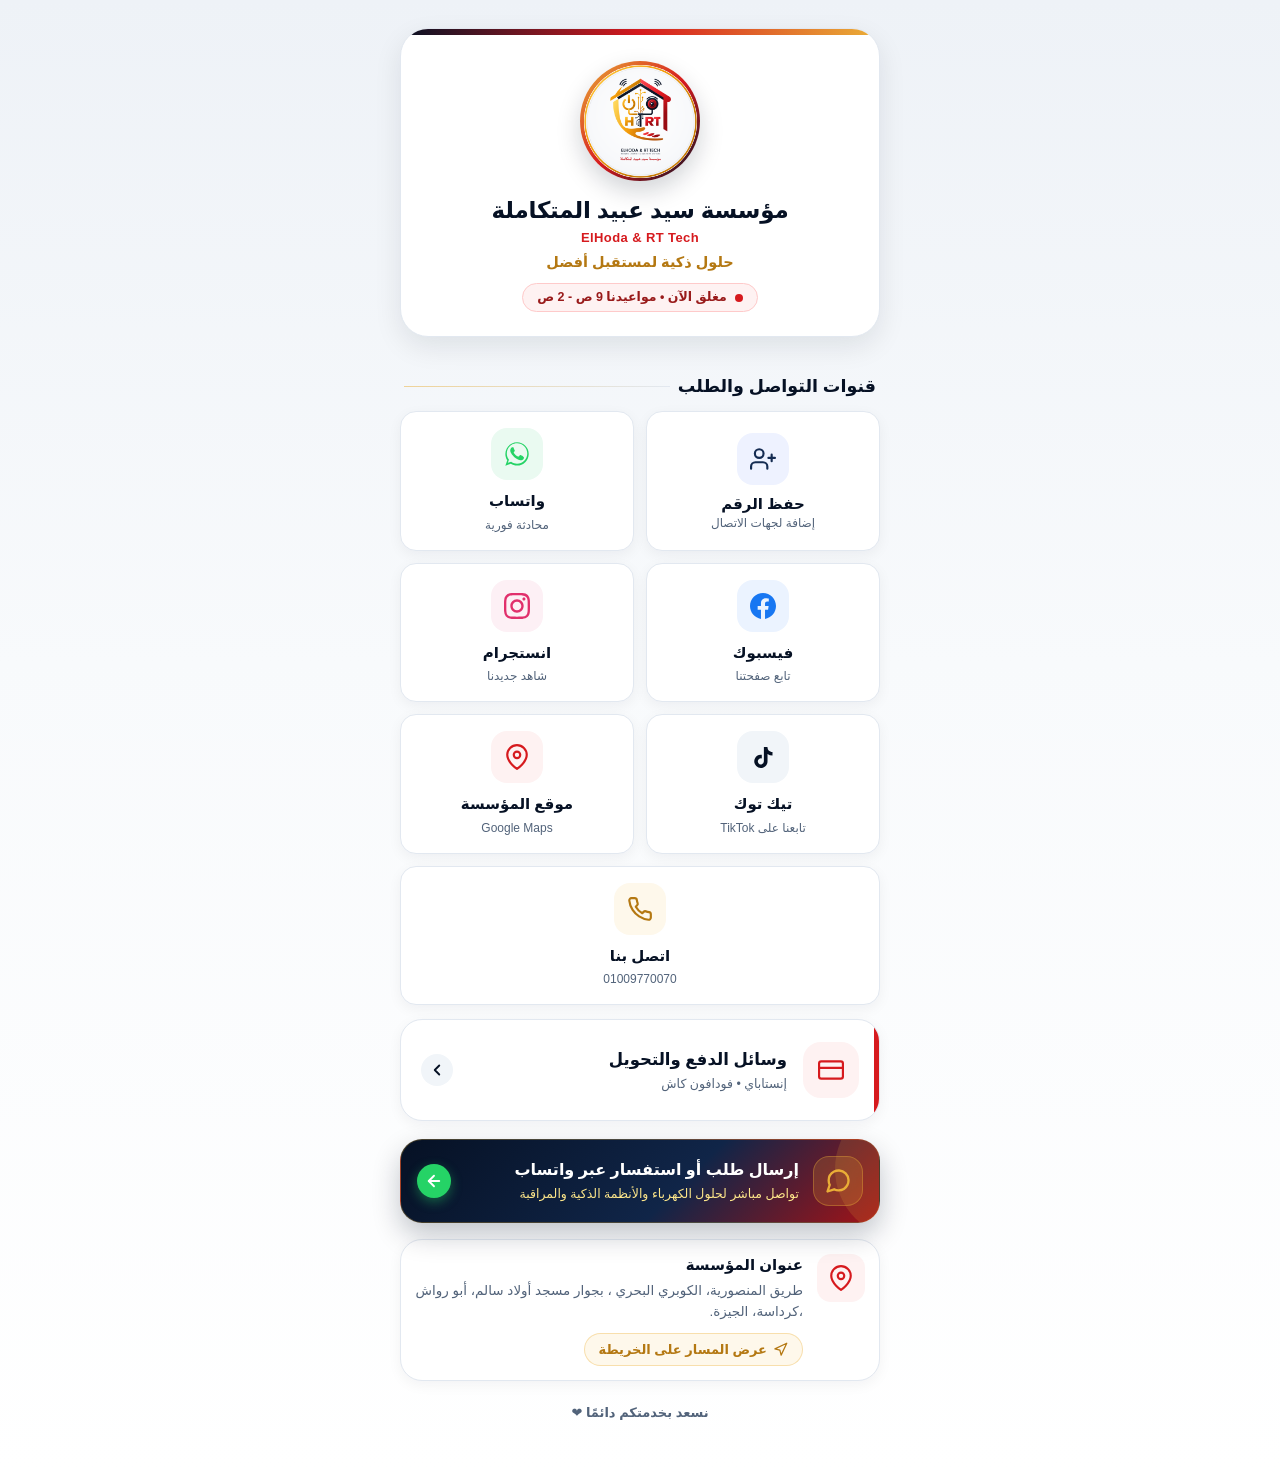
==== contact.html @ 17347ed5 "Update site to use final approved Ultimate Brand Kit logo" ====
<!doctype html>
<html lang="ar" dir="rtl">
<head>
  <meta charset="utf-8">
  <meta name="viewport" content="width=device-width, initial-scale=1">
  <meta http-equiv="Content-Security-Policy" content="default-src 'self'; script-src 'self' https://*.googletagmanager.com; style-src 'self'; img-src 'self' data: https://*.google-analytics.com https://*.googletagmanager.com; font-src 'self'; connect-src 'self' https://*.google-analytics.com https://*.analytics.google.com https://*.googletagmanager.com https://*.google.com; object-src 'none'; base-uri 'self'; form-action 'none'">
  <title>تواصل معنا - مؤسسة سيد عبيد المتكاملة ElHoda &amp; RT Tech</title>
  <meta name="description" content="تواصل مع مؤسسة سيد عبيد المتكاملة ElHoda & RT Tech لحلول الكهرباء والإضاءة والأنظمة الذكية والمراقبة، واحفظ جهة الاتصال أو تواصل مباشرة عبر واتساب.">
  <link rel="icon" type="image/png" href="client_assets/logo/ultimate-icon-square.png">
  <link rel="stylesheet" href="style.css?v=5.1">
</head>
<body class="contact-page">

<div class="wrap">
  <!-- بطاقة الشعار والبيانات الرئيسية -->
  <section class="hero">
    <div class="logo-wrap">
      <img src="client_assets/logo/ultimate-avatar-cropped.png" alt="شعار مؤسسة سيد عبيد المتكاملة ElHoda & RT Tech" class="logo-img">
    </div>
    <h1 id="pharmacyName">مؤسسة سيد عبيد المتكاملة</h1>
    <span class="brand-en" id="businessEnglishName">ElHoda &amp; RT Tech</span>
    <p class="subtitle" id="pharmacyTagline">حلول ذكية لمستقبل أفضل</p>
    <div class="badge-status" id="statusBadge">
      <span class="pulse-dot"></span>
      <span id="pharmacyStatus">مفتوح الآن • من 9 ص حتى 2 ص</span>
    </div>
  </section>

  <!-- قنوات التواصل -->
  <div class="section-header">
    <h2 class="section-title">قنوات التواصل والطلب</h2>
    <div class="section-line"></div>
  </div>

  <div class="grid" id="linksGrid">
    <!-- حفظ الرقم كجهة اتصال -->
    <button class="tile" id="saveContactBtn" type="button" data-analytics-event="save_contact_click">
      <div class="tile-icon-wrap bg-vcard">
        <svg width="26" height="26" viewBox="0 0 24 24" fill="none" stroke="currentColor" stroke-width="2" stroke-linecap="round" stroke-linejoin="round">
          <path d="M16 21v-2a4 4 0 0 0-4-4H5a4 4 0 0 0-4 4v2"></path>
          <circle cx="8.5" cy="7" r="4"></circle>
          <line x1="20" y1="8" x2="20" y2="14"></line>
          <line x1="23" y1="11" x2="17" y2="11"></line>
        </svg>
      </div>
      <b>حفظ الرقم</b>
      <span>إضافة لجهات الاتصال</span>
    </button>

    <!-- محادثة واتساب -->
    <a class="tile" id="waTile" href="#" target="_blank" rel="noopener noreferrer" data-analytics-event="whatsapp_click">
      <div class="tile-icon-wrap bg-wa">
        <svg width="28" height="28" viewBox="0 0 24 24" fill="currentColor">
          <path d="M12.031 2C6.516 2 2.016 6.5 2.016 12.016c0 1.953.563 3.828 1.625 5.438L2.016 22l4.672-1.578c1.547.969 3.328 1.5 5.344 1.5 5.516 0 10.016-4.5 10.016-10.016C22.047 6.5 17.547 2 12.031 2zm0 18.297c-1.734 0-3.359-.5-4.75-1.422l-.344-.219-2.781.938.953-2.688-.234-.375c-1.047-1.469-1.609-3.219-1.609-5.016 0-4.828 3.938-8.766 8.766-8.766 4.828 0 8.766 3.938 8.766 8.766s-3.938 8.781-8.766 8.781zm4.813-6.578c-.266-.141-1.578-.781-1.828-.875-.25-.094-.438-.141-.625.141-.188.281-.719.875-.875 1.063-.156.188-.328.203-.594.063-.266-.141-1.125-.422-2.156-1.344-.813-.719-1.359-1.609-1.516-1.891-.156-.266-.016-.422.125-.563.125-.125.266-.328.406-.5.141-.156.188-.266.281-.453.094-.188.047-.359-.031-.5-.078-.141-.625-1.516-.859-2.078-.234-.547-.469-.469-.641-.484l-.547-.016c-.188 0-.5.078-.766.359-.266.281-1.016 1-1.016 2.438s1.047 2.828 1.188 3.016c.156.188 2.063 3.156 5 4.422.703.313 1.25.484 1.688.625.703.219 1.344.188 1.859.109.578-.094 1.578-.656 1.813-1.281.234-.625.234-1.156.156-1.281-.078-.125-.266-.203-.531-.344z"/>
        </svg>
      </div>
      <b>واتساب</b>
      <span>محادثة فورية</span>
    </a>

    <!-- فيسبوك -->
    <a class="tile" id="fbTile" href="#" target="_blank" rel="noopener noreferrer" data-analytics-event="facebook_click">
      <div class="tile-icon-wrap bg-fb">
        <svg width="26" height="26" viewBox="0 0 24 24" fill="currentColor">
          <path d="M24 12.073c0-6.627-5.373-12-12-12s-12 5.373-12 12c0 5.99 4.388 10.954 10.125 11.854v-8.385H7.078v-3.47h3.047V9.43c0-3.007 1.792-4.669 4.533-4.669 1.312 0 2.686.235 2.686.235v2.953H15.83c-1.491 0-1.956.925-1.956 1.874v2.25h3.328l-.532 3.47h-2.796v8.385C19.612 23.027 24 18.062 24 12.073z"/>
        </svg>
      </div>
      <b>فيسبوك</b>
      <span>تابع صفحتنا</span>
    </a>

    <!-- انستجرام -->
    <a class="tile" id="igTile" href="#" target="_blank" rel="noopener noreferrer" data-analytics-event="instagram_click">
      <div class="tile-icon-wrap bg-ig">
        <svg width="26" height="26" viewBox="0 0 24 24" fill="currentColor">
          <path d="M12 2.163c3.204 0 3.584.012 4.85.07 3.252.148 4.771 1.691 4.919 4.919.058 1.265.069 1.645.069 4.849 0 3.205-.012 3.584-.069 4.849-.149 3.225-1.664 4.771-4.919 4.919-1.266.058-1.644.07-4.85.07-3.204 0-3.584-.012-4.849-.07-3.26-.149-4.771-1.699-4.919-4.92-.058-1.265-.07-1.644-.07-4.849 0-3.204.013-3.583.07-4.849.149-3.227 1.664-4.771 4.919-4.919 1.266-.057 1.645-.069 4.849-.069zm0-2.163c-3.259 0-3.667.014-4.947.072-4.358.2-6.78 2.618-6.98 6.98-.059 1.281-.073 1.689-.073 4.948 0 3.259.014 3.668.072 4.948.2 4.358 2.618 6.78 6.98 6.98 1.281.058 1.689.072 4.948.072 3.259 0 3.668-.014 4.948-.072 4.354-.2 6.782-2.618 6.979-6.98.059-1.28.073-1.689.073-4.948 0-3.259-.014-3.667-.072-4.947-.196-4.354-2.617-6.78-6.979-6.98-1.281-.059-1.69-.073-4.949-.073zm0 5.838c-3.403 0-6.162 2.759-6.162 6.162s2.759 6.163 6.162 6.163 6.162-2.759 6.162-6.163c0-3.403-2.759-6.162-6.162-6.162zm0 10.162c-2.209 0-4-1.79-4-4 0-2.209 1.791-4 4-4s4 1.791 4 4c0 2.21-1.791 4-4 4zm6.406-11.845c-.796 0-1.441.645-1.441 1.44s.645 1.44 1.441 1.44c.795 0 1.439-.645 1.439-1.44s-.644-1.44-1.439-1.44z"/>
        </svg>
      </div>
      <b>انستجرام</b>
      <span>شاهد جديدنا</span>
    </a>

    <!-- تيك توك -->
    <a class="tile" id="tiktokTile" href="#" target="_blank" rel="noopener noreferrer" data-analytics-event="tiktok_click">
      <div class="tile-icon-wrap bg-tiktok">
        <svg width="25" height="25" viewBox="0 0 24 24" fill="currentColor">
          <path d="M19.59 6.69a4.83 4.83 0 0 1-3.77-4.25V2h-3.45v13.67a2.89 2.89 0 0 1-5.2 1.74 2.89 2.89 0 0 1 2.31-4.64 2.93 2.93 0 0 1 .88.13V9.4a6.84 6.84 0 0 0-1-.05A6.33 6.33 0 0 0 5 20.1a6.34 6.34 0 0 0 10.86-4.43v-7a8.16 8.16 0 0 0 4.77 1.52v-3.4a4.85 4.85 0 0 1-1-.1z"/>
        </svg>
      </div>
      <b>تيك توك</b>
      <span>تابعنا على TikTok</span>
    </a>

    <!-- خرائط جوجل والموقع -->
    <a class="tile" id="mapsTile" href="#" target="_blank" rel="noopener noreferrer" data-analytics-event="maps_click">
      <div class="tile-icon-wrap bg-maps">
        <svg width="26" height="26" viewBox="0 0 24 24" fill="none" stroke="currentColor" stroke-width="2" stroke-linecap="round" stroke-linejoin="round">
          <path d="M21 10c0 7-9 13-9 13s-9-6-9-13a9 9 0 0 1 18 0z"></path>
          <circle cx="12" cy="10" r="3"></circle>
        </svg>
      </div>
      <b>موقع المؤسسة</b>
      <span>Google Maps</span>
    </a>

    <!-- اتصال هاتفي -->
    <a class="tile" id="phoneTile" href="#" data-analytics-event="phone_click">
      <div class="tile-icon-wrap bg-phone">
        <svg width="26" height="26" viewBox="0 0 24 24" fill="none" stroke="currentColor" stroke-width="2" stroke-linecap="round" stroke-linejoin="round">
          <path d="M22 16.92v3a2 2 0 0 1-2.18 2 19.79 19.79 0 0 1-8.63-3.07 19.5 19.5 0 0 1-6-6 19.79 19.79 0 0 1-3.07-8.67A2 2 0 0 1 4.11 2h3a2 2 0 0 1 2 1.72 12.84 12.84 0 0 0 .7 2.81 2 2 0 0 1-.45 2.11L8.09 9.91a16 16 0 0 0 6 6l1.27-1.27a2 2 0 0 1 2.11-.45 12.84 12.84 0 0 0 2.81.7A2 2 0 0 1 22 16.92z"></path>
        </svg>
      </div>
      <b>اتصل بنا</b>
      <span id="phoneLabel">01009770070</span>
    </a>
  </div>

  <!-- زر الانتقال لصفحة الدفع -->
  <a href="payment.html" class="portal-card payment-portal portal-card-flush" data-analytics-event="payment_page_click">
    <div class="portal-icon">
      <svg width="26" height="26" viewBox="0 0 24 24" fill="none" stroke="currentColor" stroke-width="2" stroke-linecap="round" stroke-linejoin="round">
        <rect x="1" y="4" width="22" height="16" rx="2" ry="2"></rect>
        <line x1="1" y1="10" x2="23" y2="10"></line>
      </svg>
    </div>
    <div class="portal-text">
      <h2>وسائل الدفع والتحويل</h2>
      <p>إنستاباي • فودافون كاش</p>
    </div>
    <div class="portal-arrow">
      <svg width="18" height="18" viewBox="0 0 24 24" fill="none" stroke="currentColor" stroke-width="2.5" stroke-linecap="round" stroke-linejoin="round">
        <polyline points="15 18 9 12 15 6"></polyline>
      </svg>
    </div>
  </a>

  <!-- زر إرسال طلب عبر واتساب البارز -->
  <a id="rxBtn" class="rx-banner" href="#" target="_blank" rel="noopener noreferrer" data-analytics-event="whatsapp_order_click">
    <div class="rx-icon">
      <svg width="28" height="28" viewBox="0 0 24 24" fill="none" stroke="currentColor" stroke-width="2" stroke-linecap="round" stroke-linejoin="round">
        <path d="M21 11.5a8.38 8.38 0 0 1-.9 3.8 8.5 8.5 0 0 1-7.6 4.7 8.38 8.38 0 0 1-3.8-.9L3 21l1.9-5.7a8.38 8.38 0 0 1-.9-3.8 8.5 8.5 0 0 1 4.7-7.6 8.38 8.38 0 0 1 3.8-.9h.5a8.48 8.48 0 0 1 8 8v.5z"></path>
      </svg>
    </div>
    <div class="rx-text">
      <h3>إرسال طلب أو استفسار عبر واتساب</h3>
      <p>تواصل مباشر لحلول الكهرباء والأنظمة الذكية والمراقبة</p>
    </div>
    <div class="rx-arrow">
      <svg width="18" height="18" viewBox="0 0 24 24" fill="none" stroke="currentColor" stroke-width="2.5" stroke-linecap="round" stroke-linejoin="round">
        <line x1="19" y1="12" x2="5" y2="12"></line>
        <polyline points="12 19 5 12 12 5"></polyline>
      </svg>
    </div>
  </a>

  <!-- بطاقة العنوان والموقع -->
  <div class="card-address">
    <div class="address-icon">
      <svg width="26" height="26" viewBox="0 0 24 24" fill="none" stroke="currentColor" stroke-width="2" stroke-linecap="round" stroke-linejoin="round">
        <path d="M21 10c0 7-9 13-9 13s-9-6-9-13a9 9 0 0 1 18 0z"></path>
        <circle cx="12" cy="10" r="3"></circle>
      </svg>
    </div>

    <div class="address-info">
      <div class="label">عنوان المؤسسة</div>
      <div class="value" id="addressText"></div>
      <a class="btn-directions" id="directionsBtn" href="#" target="_blank" rel="noopener noreferrer" data-analytics-event="maps_click">
        <svg width="15" height="15" viewBox="0 0 24 24" fill="none" stroke="currentColor" stroke-width="2" stroke-linecap="round" stroke-linejoin="round">
          <polygon points="3 11 22 2 13 21 11 13 3 11"></polygon>
        </svg>
        عرض المسار على الخريطة
      </a>
    </div>
  </div>

  <div class="footer">
    <span>نسعد بخدمتكم دائمًا ❤️</span>
  </div>
</div>

<script src="settings.js?v=5.1"></script>
<script src="analytics.js?v=5.0"></script>
<script src="site-common.js?v=5.0"></script>
<script src="contact.js?v=5.0"></script>

</body>
</html>
---- style.css ----
:root {
  /* ألوان الهوية المستوحاة من شعار مؤسسة سيد عبيد المتكاملة (ElHoda & RT Tech) */
  --brand-navy: #061124;
  --brand-navy-dark: #030914;
  --brand-navy-light: #152c52;

  --brand-red: #d61a1e;
  --brand-red-dark: #b01216;
  --brand-red-light: #fef2f2;

  --brand-gold: #eaaf37;
  --brand-gold-dark: #b47812;
  --brand-gold-light: #fef8eb;

  /* متغيرات متوافقة مع الهيكل الأساسي */
  --brand-cyan: #eaaf37;
  --brand-cyan-dark: #b47812;
  --brand-cyan-light: #fef8eb;
  --brand-teal: #d61a1e;
  --accent-red: #d61a1e;
  --accent-green: #10b981;
  --accent-green-bg: #ecfdf5;

  --bg-page: #f4f6f9;
  --bg-card: #ffffff;
  --text-main: #061124;
  --text-muted: #52637a;

  --border-color: #e2e8f0;
  --border-hover: #DFC38A;

  --shadow-sm: 0 4px 14px rgba(6, 17, 36, 0.05);
  --shadow-md: 0 10px 28px rgba(6, 17, 36, 0.09);
  --shadow-lg: 0 16px 36px rgba(6, 17, 36, 0.14);

  --radius-xl: 28px;
  --radius-lg: 22px;
  --radius-md: 16px;
  --radius-sm: 12px;
}

* {
  box-sizing: border-box;
  -webkit-tap-highlight-color: transparent;
}

body {
  margin: 0;
  font-family: Tahoma, Arial, system-ui, -apple-system, BlinkMacSystemFont, "Segoe UI", sans-serif;
  background: linear-gradient(180deg, #eef2f7 0%, #f8fafc 45%, #ffffff 100%);
  color: var(--text-main);
  direction: rtl;
  min-height: 100vh;
  line-height: 1.5;
  -webkit-font-smoothing: antialiased;
}

.wrap {
  width: min(520px, 100%);
  margin: 0 auto;
  padding: 18px 16px 40px;
  display: flex;
  flex-direction: column;
}

/* =========================================
   الهيدر وبطاقة الشعار (Hero Section)
   ========================================= */
.hero {
  background: var(--bg-card);
  border: 1px solid var(--border-color);
  border-radius: var(--radius-xl);
  padding: 24px 20px 22px;
  box-shadow: var(--shadow-md);
  text-align: center;
  position: relative;
  overflow: hidden;
  margin-bottom: 18px;
}

.hero::before {
  content: '';
  position: absolute;
  top: 0;
  left: 0;
  right: 0;
  height: 6px;
  background: linear-gradient(90deg, var(--brand-navy) 0%, var(--brand-red) 50%, var(--brand-gold) 100%);
}

.logo-wrap {
  width: 112px;
  height: 112px;
  margin: 4px auto 14px;
  border-radius: 50%;
  padding: 3.5px;
  background: linear-gradient(135deg, var(--brand-gold) 0%, var(--brand-red) 52%, var(--brand-navy) 100%);
  box-shadow: 0 10px 24px rgba(6, 17, 36, 0.18);
  display: flex;
  align-items: center;
  justify-content: center;
  transition: transform 0.3s ease;
  overflow: hidden;
}

.logo-wrap:hover {
  transform: scale(1.03);
}

.logo-img {
  width: 100%;
  height: 100%;
  border-radius: 50%;
  object-fit: cover;
  background: #ffffff;
  padding: 0;
  display: block;
}

h1 {
  margin: 0;
  font-size: 20px;
  font-weight: 800;
  color: var(--brand-navy);
  letter-spacing: -0.2px;
  line-height: 1.35;
}

.brand-en {
  display: block;
  font-size: 13px;
  font-weight: 800;
  color: var(--brand-red);
  letter-spacing: 0.4px;
  margin-top: 2px;
  direction: ltr;
}

.subtitle {
  margin: 4px 0 0;
  color: var(--brand-gold-dark);
  font-size: 14.5px;
  font-weight: 700;
}

/* شارة الحالة (مفتوح الآن / مغلق الآن) */
.badge-status {
  display: inline-flex;
  align-items: center;
  gap: 8px;
  background: var(--accent-green-bg);
  color: #065f46;
  border: 1px solid #a7f3d0;
  padding: 4px 14px;
  border-radius: 30px;
  font-size: 12.5px;
  font-weight: 700;
  margin-top: 10px;
  transition: all 0.25s ease;
}

.pulse-dot {
  width: 8px;
  height: 8px;
  background: var(--accent-green);
  border-radius: 50%;
  box-shadow: 0 0 0 0 rgba(16, 185, 129, 0.7);
  animation: pulse 1.8s infinite;
  flex-shrink: 0;
}

.badge-status.is-closed {
  background: #fef2f2;
  color: #991b1b;
  border-color: #fecaca;
}

.badge-status.is-closed .pulse-dot {
  background: var(--brand-red);
  box-shadow: none;
  animation: none;
}

@keyframes pulse {
  0% {
    box-shadow: 0 0 0 0 rgba(16, 185, 129, 0.7);
  }
  70% {
    box-shadow: 0 0 0 8px rgba(16, 185, 129, 0);
  }
  100% {
    box-shadow: 0 0 0 0 rgba(16, 185, 129, 0);
  }
}

/* =========================================
   زر الطلب والاستفسار عبر واتساب (WhatsApp CTA Banner)
   ========================================= */
.rx-banner {
  background: linear-gradient(135deg, #061124 0%, #102548 58%, #a31317 100%);
  border-radius: var(--radius-lg);
  padding: 16px 16px;
  color: #ffffff;
  display: flex;
  align-items: center;
  justify-content: space-between;
  gap: 14px;
  text-decoration: none;
  box-shadow: 0 12px 28px rgba(6, 17, 36, 0.24);
  margin-top: 8px;
  margin-bottom: 8px;
  position: relative;
  overflow: hidden;
  transition: transform 0.2s, box-shadow 0.2s;
  border: 1px solid rgba(234, 175, 55, 0.28);
}

.rx-banner:active {
  transform: scale(0.98);
}

.rx-banner::after {
  content: '';
  position: absolute;
  top: -50%;
  right: -20%;
  width: 140px;
  height: 140px;
  background: rgba(234, 175, 55, 0.16);
  border-radius: 50%;
  pointer-events: none;
}

.rx-icon {
  width: 50px;
  height: 50px;
  background: rgba(234, 175, 55, 0.18);
  border: 1px solid rgba(234, 175, 55, 0.35);
  backdrop-filter: blur(8px);
  border-radius: 16px;
  display: flex;
  align-items: center;
  justify-content: center;
  flex-shrink: 0;
  color: var(--brand-gold);
}

.rx-text {
  flex: 1;
}

.rx-text h3 {
  margin: 0;
  font-size: 16px;
  font-weight: 800;
  color: #ffffff;
}

.rx-text p {
  margin: 3px 0 0;
  font-size: 12.5px;
  color: #fde68a;
  font-weight: 500;
}

.rx-arrow {
  width: 34px;
  height: 34px;
  background: #25D366;
  border-radius: 50%;
  display: flex;
  align-items: center;
  justify-content: center;
  flex-shrink: 0;
  color: #fff;
  box-shadow: 0 4px 12px rgba(37, 211, 102, 0.4);
}

/* =========================================
   عناوين الأقسام والشبكة (Grid & Section)
   ========================================= */
.section-header {
  display: flex;
  align-items: center;
  gap: 8px;
  margin: 18px 4px 12px;
}

.section-title {
  font-size: 17.5px;
  font-weight: 800;
  color: var(--brand-navy);
  margin: 0;
}

.section-line {
  flex: 1;
  height: 1px;
  background: linear-gradient(90deg, rgba(234, 175, 55, 0.5), var(--border-color));
}

.grid {
  display: grid;
  grid-template-columns: repeat(2, 1fr);
  gap: 12px;
  margin-bottom: 14px;
}

.tile {
  background: var(--bg-card);
  border: 1px solid var(--border-color);
  border-radius: var(--radius-md);
  padding: 16px 14px;
  box-shadow: var(--shadow-sm);
  text-decoration: none;
  color: var(--text-main);
  text-align: center;
  display: flex;
  flex-direction: column;
  align-items: center;
  justify-content: center;
  transition: all 0.25s ease;
  position: relative;
  cursor: pointer;
  font-family: inherit;
}

/* إذا كان عدد البطاقات فرديًا، تمتد البطاقة الأخيرة بعرض العمودين بتناسق */
.grid > .tile:last-child:nth-child(odd) {
  grid-column: 1 / -1;
}

.tile:hover {
  border-color: var(--border-hover);
  transform: translateY(-3px);
  box-shadow: var(--shadow-md);
}

.tile:active {
  transform: scale(0.97);
}

.tile-icon-wrap {
  width: 52px;
  height: 52px;
  border-radius: 16px;
  display: flex;
  align-items: center;
  justify-content: center;
  margin-bottom: 10px;
  transition: transform 0.2s;
}

.tile:hover .tile-icon-wrap {
  transform: scale(1.08);
}

.tile b {
  display: block;
  font-size: 15px;
  font-weight: 800;
  color: var(--brand-navy);
}

.tile span {
  display: block;
  color: var(--text-muted);
  font-size: 12px;
  margin-top: 3px;
  font-weight: 500;
}

/* ألوان أيقونات التواصل المتناغمة مع الهوية */
.bg-wa { background: #eafaf1; color: #25d366; }
.bg-phone { background: var(--brand-gold-light); color: var(--brand-gold-dark); }
.bg-fb { background: #ebf3ff; color: #1877f2; }
.bg-ig { background: #fdf0f5; color: #e1306c; }
.bg-tiktok { background: #f1f5f9; color: var(--brand-navy); }
.bg-maps { background: var(--brand-red-light); color: var(--brand-red); }
.bg-vcard { background: #eef2ff; color: var(--brand-navy-light); }

/* =========================================
   بطاقة العنوان (Address Card)
   ========================================= */
.card-address {
  background: var(--bg-card);
  border: 1px solid var(--border-color);
  border-radius: var(--radius-lg);
  padding: 14px;
  margin: 8px 0 8px;
  box-shadow: var(--shadow-sm);
  display: flex;
  align-items: flex-start;
  gap: 14px;
}

.address-icon {
  width: 48px;
  height: 48px;
  background: var(--brand-red-light);
  color: var(--brand-red);
  border-radius: 14px;
  display: flex;
  align-items: center;
  justify-content: center;
  flex-shrink: 0;
}

.address-info {
  flex: 1;
}

.address-info .label {
  font-weight: 800;
  font-size: 15px;
  color: var(--brand-navy);
}

.address-info .value {
  color: var(--text-muted);
  font-size: 13.5px;
  margin-top: 4px;
  line-height: 1.55;
}

.btn-directions {
  display: inline-flex;
  align-items: center;
  gap: 6px;
  margin-top: 10px;
  background: var(--brand-gold-light);
  color: var(--brand-gold-dark);
  border: 1px solid rgba(234, 175, 55, 0.35);
  padding: 6px 14px;
  border-radius: 20px;
  font-size: 13px;
  font-weight: 700;
  text-decoration: none;
  transition: all 0.2s;
}

.btn-directions:hover {
  background: var(--brand-navy);
  border-color: var(--brand-navy);
  color: #fff;
}

/* =========================================
   صفحة وبطاقات الدفع (Payment Cards)
   ========================================= */
.payment-card {
  background: var(--bg-card);
  border: 1px solid var(--border-color);
  border-radius: var(--radius-lg);
  padding: 18px;
  margin-bottom: 14px;
  box-shadow: var(--shadow-sm);
  position: relative;
  transition: all 0.25s ease;
}

.payment-card:hover {
  box-shadow: var(--shadow-md);
  border-color: var(--border-hover);
}

.payment-header {
  display: flex;
  align-items: center;
  gap: 14px;
  margin-bottom: 14px;
}

.payment-logo {
  width: 54px !important;
  height: 54px !important;
  min-width: 54px !important;
  max-width: 54px !important;
  min-height: 54px !important;
  max-height: 54px !important;
  border-radius: 14px;
  display: flex;
  align-items: center;
  justify-content: center;
  flex-shrink: 0;
  box-shadow: 0 4px 12px rgba(0, 0, 0, 0.06);
  overflow: hidden !important;
  border: 1px solid var(--border-color);
  background: #ffffff !important;
  padding: 4px;
}

.payment-logo img {
  width: 100% !important;
  height: 100% !important;
  max-width: 100% !important;
  max-height: 100% !important;
  object-fit: contain !important;
  display: block !important;
}

.payment-logo.logo-instapay {
  background: #ffffff !important;
  padding: 4px;
}

.payment-logo.logo-etisalat {
  background: #ffffff !important;
  padding: 4px;
}

.payment-logo.logo-vodafone {
  background: #ffffff !important;
  padding: 3px;
}

.payment-logo.logo-vodafone img {
  transform: scale(1.3);
}

.payment-details {
  flex: 1;
}

.payment-name {
  font-size: 17px;
  font-weight: 800;
  color: var(--brand-navy);
}

.payment-note {
  font-size: 12px;
  color: var(--text-muted);
  margin-top: 2px;
}

/* صندوق رقم الحساب للنسخ */
.account-box {
  background: #f8fafc;
  border: 1px dashed #cbd5e1;
  border-radius: var(--radius-sm);
  padding: 12px 14px;
  display: flex;
  align-items: center;
  justify-content: space-between;
  margin-bottom: 12px;
}

.account-number {
  font-family: ui-monospace, "Cascadia Mono", Consolas, monospace;
  font-size: 17px;
  font-weight: 800;
  color: var(--brand-navy);
  letter-spacing: 1px;
  direction: ltr;
}

.account-holder {
  font-size: 12.5px;
  color: var(--brand-red);
  font-weight: 700;
}

/* أزرار الإجراءات */
.payment-actions {
  display: grid;
  grid-template-columns: 1fr 1fr;
  gap: 10px;
}

.payment-actions.single {
  grid-template-columns: 1fr;
}

.btn {
  border: 0;
  border-radius: var(--radius-sm);
  padding: 12px 14px;
  font-family: inherit;
  font-weight: 700;
  font-size: 14px;
  cursor: pointer;
  text-decoration: none;
  text-align: center;
  display: inline-flex;
  align-items: center;
  justify-content: center;
  gap: 8px;
  transition: all 0.2s ease;
}

.btn:active {
  transform: scale(0.97);
}

.btn-copy {
  background: var(--brand-gold-light);
  color: var(--brand-gold-dark);
  border: 1px solid rgba(234, 175, 55, 0.4);
}

.btn-copy:hover {
  background: var(--brand-gold);
  color: var(--brand-navy);
}

.btn-copy.copied {
  background: #ecfdf5;
  color: #059669;
  border-color: #a7f3d0;
}

.btn-app {
  background: var(--brand-navy);
  color: #ffffff;
}

.btn-app:visited {
  color: #ffffff;
}

@media (hover: hover) and (pointer: fine) {
  .btn-app:hover {
    background: var(--brand-navy-light);
  }
}

/* بطاقة الإرشادات والتنبيه */
.notice-box {
  background: #fffbeb;
  border: 1px solid #fde68a;
  border-radius: var(--radius-md);
  padding: 16px;
  margin-top: 14px;
  display: flex;
  gap: 12px;
  align-items: flex-start;
  color: #78350f;
}

.notice-box svg {
  color: var(--brand-gold-dark);
  flex-shrink: 0;
  margin-top: 2px;
}

.notice-box p {
  margin: 0;
  font-size: 13px;
  line-height: 1.6;
  font-weight: 600;
}

/* =========================================
   صفحة البوابة الرئيسية (Index Landing Portal)
   ========================================= */
.portal-card {
  background: var(--bg-card);
  border: 1px solid var(--border-color);
  border-radius: var(--radius-lg);
  padding: 20px 18px;
  margin-bottom: 14px;
  box-shadow: var(--shadow-sm);
  display: flex;
  align-items: center;
  gap: 16px;
  text-decoration: none;
  color: var(--text-main);
  transition: all 0.25s ease;
  position: relative;
  overflow: hidden;
}

.portal-card::before {
  content: '';
  position: absolute;
  right: 0;
  top: 0;
  bottom: 0;
  width: 5px;
  background: var(--brand-gold);
  transition: width 0.2s;
}

.portal-card:hover {
  transform: translateY(-3px);
  border-color: var(--border-hover);
  box-shadow: var(--shadow-md);
}

.portal-card:hover::before {
  width: 8px;
}

.portal-card.payment-portal::before {
  background: var(--brand-red);
}

.portal-icon {
  width: 56px;
  height: 56px;
  border-radius: 18px;
  display: flex;
  align-items: center;
  justify-content: center;
  flex-shrink: 0;
  background: var(--brand-gold-light);
  color: var(--brand-gold-dark);
}

.portal-card.payment-portal .portal-icon {
  background: var(--brand-red-light);
  color: var(--brand-red);
}

.portal-text {
  flex: 1;
}

.portal-text h2 {
  margin: 0;
  font-size: 16.5px;
  font-weight: 800;
  color: var(--brand-navy);
}

.portal-text p {
  margin: 4px 0 0;
  font-size: 12.5px;
  color: var(--text-muted);
}

.portal-arrow {
  width: 32px;
  height: 32px;
  background: #f1f5f9;
  border-radius: 50%;
  display: flex;
  align-items: center;
  justify-content: center;
  color: var(--brand-navy);
  flex-shrink: 0;
}

/* شريط الوصول السريع (Quick Bottom Bar) */
.quick-bar {
  display: grid;
  grid-template-columns: repeat(3, 1fr);
  gap: 10px;
  margin-top: 8px;
}

.quick-btn {
  background: var(--bg-card);
  border: 1px solid var(--border-color);
  border-radius: var(--radius-md);
  padding: 12px 8px;
  text-align: center;
  text-decoration: none;
  color: var(--brand-navy);
  font-size: 12.5px;
  font-weight: 700;
  display: flex;
  flex-direction: column;
  align-items: center;
  gap: 6px;
  box-shadow: var(--shadow-sm);
  transition: all 0.2s;
}

.quick-btn:hover {
  border-color: var(--border-hover);
  transform: translateY(-2px);
}

.quick-btn svg {
  width: 22px;
  height: 22px;
}

/* =========================================
   الفوتر وتنبيه النسخ (Footer & Toast)
   ========================================= */
.footer {
  text-align: center;
  color: var(--text-muted);
  font-size: 13px;
  font-weight: 600;
  margin-top: 14px;
  display: flex;
  align-items: center;
  justify-content: center;
  gap: 6px;
}

.toast {
  position: fixed;
  left: 50%;
  bottom: 24px;
  transform: translateX(-50%) translateY(30px);
  background: var(--brand-navy);
  color: #ffffff;
  padding: 12px 22px;
  border-radius: 30px;
  font-size: 14px;
  font-weight: 700;
  box-shadow: 0 10px 30px rgba(6, 17, 36, 0.35);
  opacity: 0;
  pointer-events: none;
  transition: all 0.28s cubic-bezier(0.34, 1.56, 0.64, 1);
  z-index: 999;
  display: flex;
  align-items: center;
  gap: 8px;
  border: 1px solid rgba(234, 175, 55, 0.3);
}

.toast.show {
  opacity: 1;
  transform: translateX(-50%) translateY(0);
}

.section-header-spaced {
  margin-top: 22px;
}

.portal-card-flush {
  margin-bottom: 10px;
}

.portal-card-top {
  margin-top: 16px;
}

.clipboard-helper {
  position: fixed;
  top: 0;
  left: 0;
  width: 1px;
  height: 1px;
  padding: 0;
  border: 0;
  opacity: 0;
  pointer-events: none;
}

/* =========================================
   Responsive – كل أحجام الشاشات
   ========================================= */

@media (max-width: 359px) {
  .wrap {
    padding: 12px 10px 32px;
  }
  h1 {
    font-size: 17px;
  }
  .subtitle {
    font-size: 12.5px;
  }
  .badge-status {
    font-size: 11px;
    padding: 3px 10px;
  }
  .hero {
    padding: 18px 14px 16px;
    border-radius: 20px;
  }
  .logo-wrap {
    width: 88px;
    height: 88px;
  }
  .grid {
    gap: 8px;
  }
  .tile {
    padding: 12px 6px;
  }
  .tile b {
    font-size: 13px;
  }
  .tile span {
    font-size: 11px;
  }
  .tile-icon-wrap {
    width: 44px;
    height: 44px;
    border-radius: 13px;
    margin-bottom: 8px;
  }
}

/* صفحة الدفع على الموبايل: إظهار وسائل الدفع من أول الشاشة */
@media (max-width: 520px) {
  .payment-page .wrap {
    padding: 10px 10px 28px;
  }

  .payment-page .hero {
    display: grid;
    grid-template-columns: 72px minmax(0, 1fr);
    grid-template-areas:
      "logo title"
      "logo en"
      "logo subtitle"
      "logo badge";
    column-gap: 12px;
    row-gap: 0;
    align-items: center;
    padding: 14px 14px 12px;
    margin-bottom: 10px;
    border-radius: 20px;
    text-align: right;
  }

  .payment-page .hero::before {
    height: 4px;
  }

  .payment-page .hero .logo-wrap {
    grid-area: logo;
    width: 72px;
    height: 72px;
    margin: 0;
    padding: 3px;
  }

  .payment-page .hero h1 {
    grid-area: title;
    font-size: 15.5px;
    line-height: 1.25;
  }

  .payment-page .hero .brand-en {
    grid-area: en;
    font-size: 11px;
    margin-top: 1px;
    text-align: right;
  }

  .payment-page .hero .subtitle {
    grid-area: subtitle;
    margin: 2px 0 0;
    font-size: 11.5px;
    line-height: 1.25;
  }

  .payment-page .hero .badge-status {
    grid-area: badge;
    justify-self: start;
    gap: 5px;
    margin-top: 5px;
    padding: 2px 9px;
    font-size: 10.5px;
    line-height: 1.25;
  }

  .payment-page .hero .pulse-dot {
    width: 6px;
    height: 6px;
  }

  .payment-page .section-header {
    gap: 6px;
    margin: 8px 2px;
  }

  .payment-page .section-title {
    font-size: 15px;
    line-height: 1.3;
  }

  .payment-page .payment-card {
    padding: 14px 12px;
    margin-bottom: 11px;
    border-radius: 18px;
  }

  .payment-page .payment-header {
    gap: 10px;
    margin-bottom: 10px;
  }

  .payment-page .payment-logo {
    width: 46px !important;
    height: 46px !important;
    min-width: 46px !important;
    max-width: 46px !important;
    min-height: 46px !important;
    max-height: 46px !important;
    border-radius: 12px;
    padding: 3px;
  }

  .payment-page .payment-name {
    font-size: 15px;
    line-height: 1.25;
  }

  .payment-page .payment-note {
    margin-top: 2px;
    font-size: 11px;
    line-height: 1.25;
  }

  .payment-page .account-box {
    min-height: 46px;
    margin-bottom: 10px;
    padding: 8px 12px;
    border-radius: 11px;
  }

  .payment-page .account-holder {
    font-size: 11.5px;
    line-height: 1.2;
  }

  .payment-page .account-number {
    font-size: 16.5px;
    line-height: 1.2;
  }

  .payment-page .payment-actions {
    gap: 8px;
  }

  .payment-page .payment-actions .btn {
    min-height: 40px;
    padding: 9px 10px;
    border-radius: 11px;
    gap: 6px;
    font-size: 13px;
    line-height: 1.2;
  }
}

/* صفحة التواصل على الموبايل: إظهار كروت التواصل من أول الشاشة */
@media (max-width: 520px) {
  .contact-page .wrap {
    padding: 10px 10px 28px;
  }

  .contact-page .hero {
    display: grid;
    grid-template-columns: 72px minmax(0, 1fr);
    grid-template-areas:
      "logo title"
      "logo en"
      "logo subtitle"
      "logo badge";
    column-gap: 12px;
    row-gap: 0;
    align-items: center;
    padding: 14px 14px 11px;
    margin-bottom: 8px;
    border-radius: 20px;
    text-align: right;
  }

  .contact-page .hero::before {
    height: 4px;
  }

  .contact-page .hero .logo-wrap {
    grid-area: logo;
    width: 72px;
    height: 72px;
    margin: 0;
    padding: 3px;
  }

  .contact-page .hero h1 {
    grid-area: title;
    font-size: 15.5px;
    line-height: 1.25;
  }

  .contact-page .hero .brand-en {
    grid-area: en;
    font-size: 11px;
    margin-top: 1px;
    text-align: right;
  }

  .contact-page .hero .subtitle {
    grid-area: subtitle;
    margin: 2px 0 0;
    font-size: 11.5px;
    line-height: 1.25;
  }

  .contact-page .hero .badge-status {
    grid-area: badge;
    justify-self: start;
    gap: 5px;
    margin-top: 5px;
    padding: 2px 9px;
    font-size: 10px;
    line-height: 1.25;
  }

  .contact-page .hero .pulse-dot {
    width: 6px;
    height: 6px;
  }

  .contact-page .section-header {
    gap: 6px;
    margin: 6px 2px 8px;
  }

  .contact-page .section-title {
    font-size: 14.5px;
    line-height: 1.3;
  }

  .contact-page .grid {
    gap: 8px;
    margin-bottom: 10px;
  }

  .contact-page .tile {
    min-height: 86px;
    padding: 10px 8px;
    border-radius: 15px;
  }

  .contact-page .tile-icon-wrap {
    width: 40px;
    height: 40px;
    margin-bottom: 6px;
    border-radius: 12px;
  }

  .contact-page .tile-icon-wrap svg {
    width: 22px;
    height: 22px;
  }

  .contact-page .tile b {
    font-size: 13.5px;
    line-height: 1.2;
  }

  .contact-page .tile span {
    margin-top: 2px;
    font-size: 11px;
    line-height: 1.2;
  }
}

/* شاشات أكبر من الموبايل (فوق 520px) */
@media (min-width: 521px) {
  .wrap {
    padding: 28px 20px 48px;
  }
  .hero {
    padding: 28px 24px 24px;
  }
  h1 {
    font-size: 23px;
  }
  .logo-wrap {
    width: 120px;
    height: 120px;
  }
  .portal-card {
    padding: 22px 20px;
  }
}
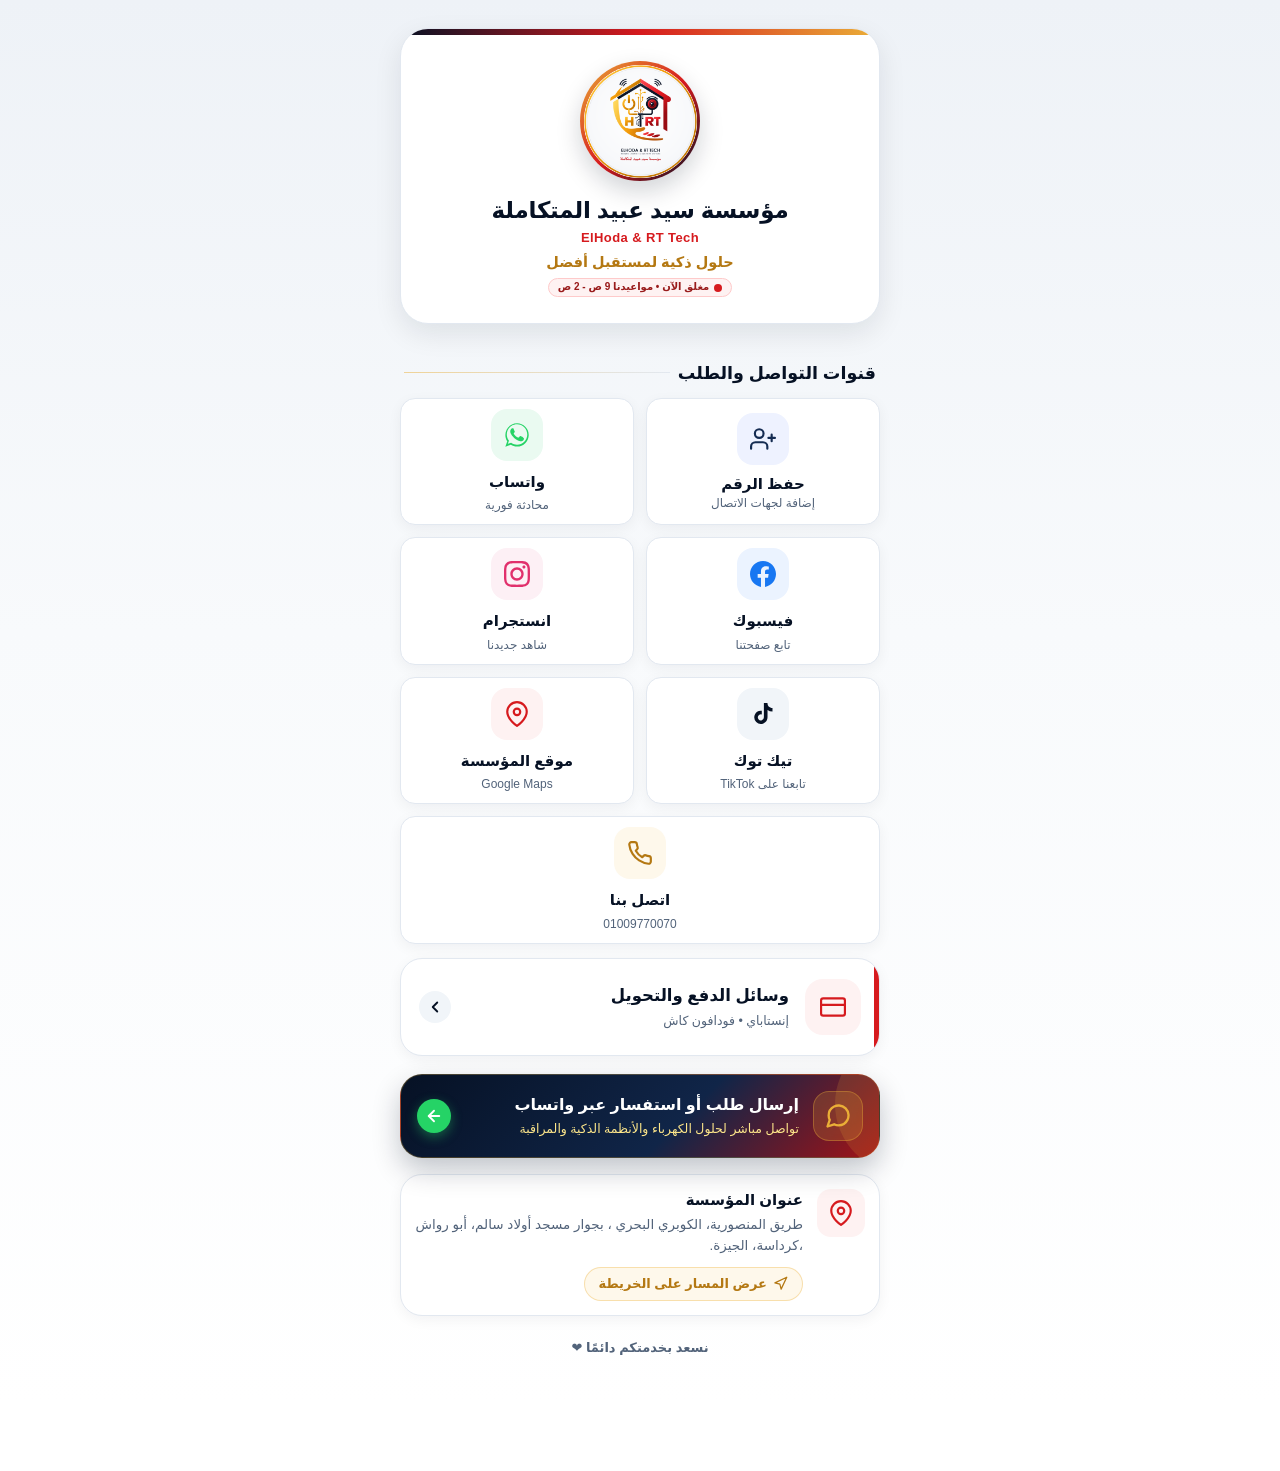
==== commit 7c635811: "Update Instagram URL in settings.js" ====
--- a/contact.html
+++ b/contact.html
@@ -179,7 +179,7 @@
   </div>
 </div>
 
-<script src="settings.js?v=5.1"></script>
+<script src="settings.js?v=5.2"></script>
 <script src="analytics.js?v=5.0"></script>
 <script src="site-common.js?v=5.0"></script>
 <script src="contact.js?v=5.0"></script>
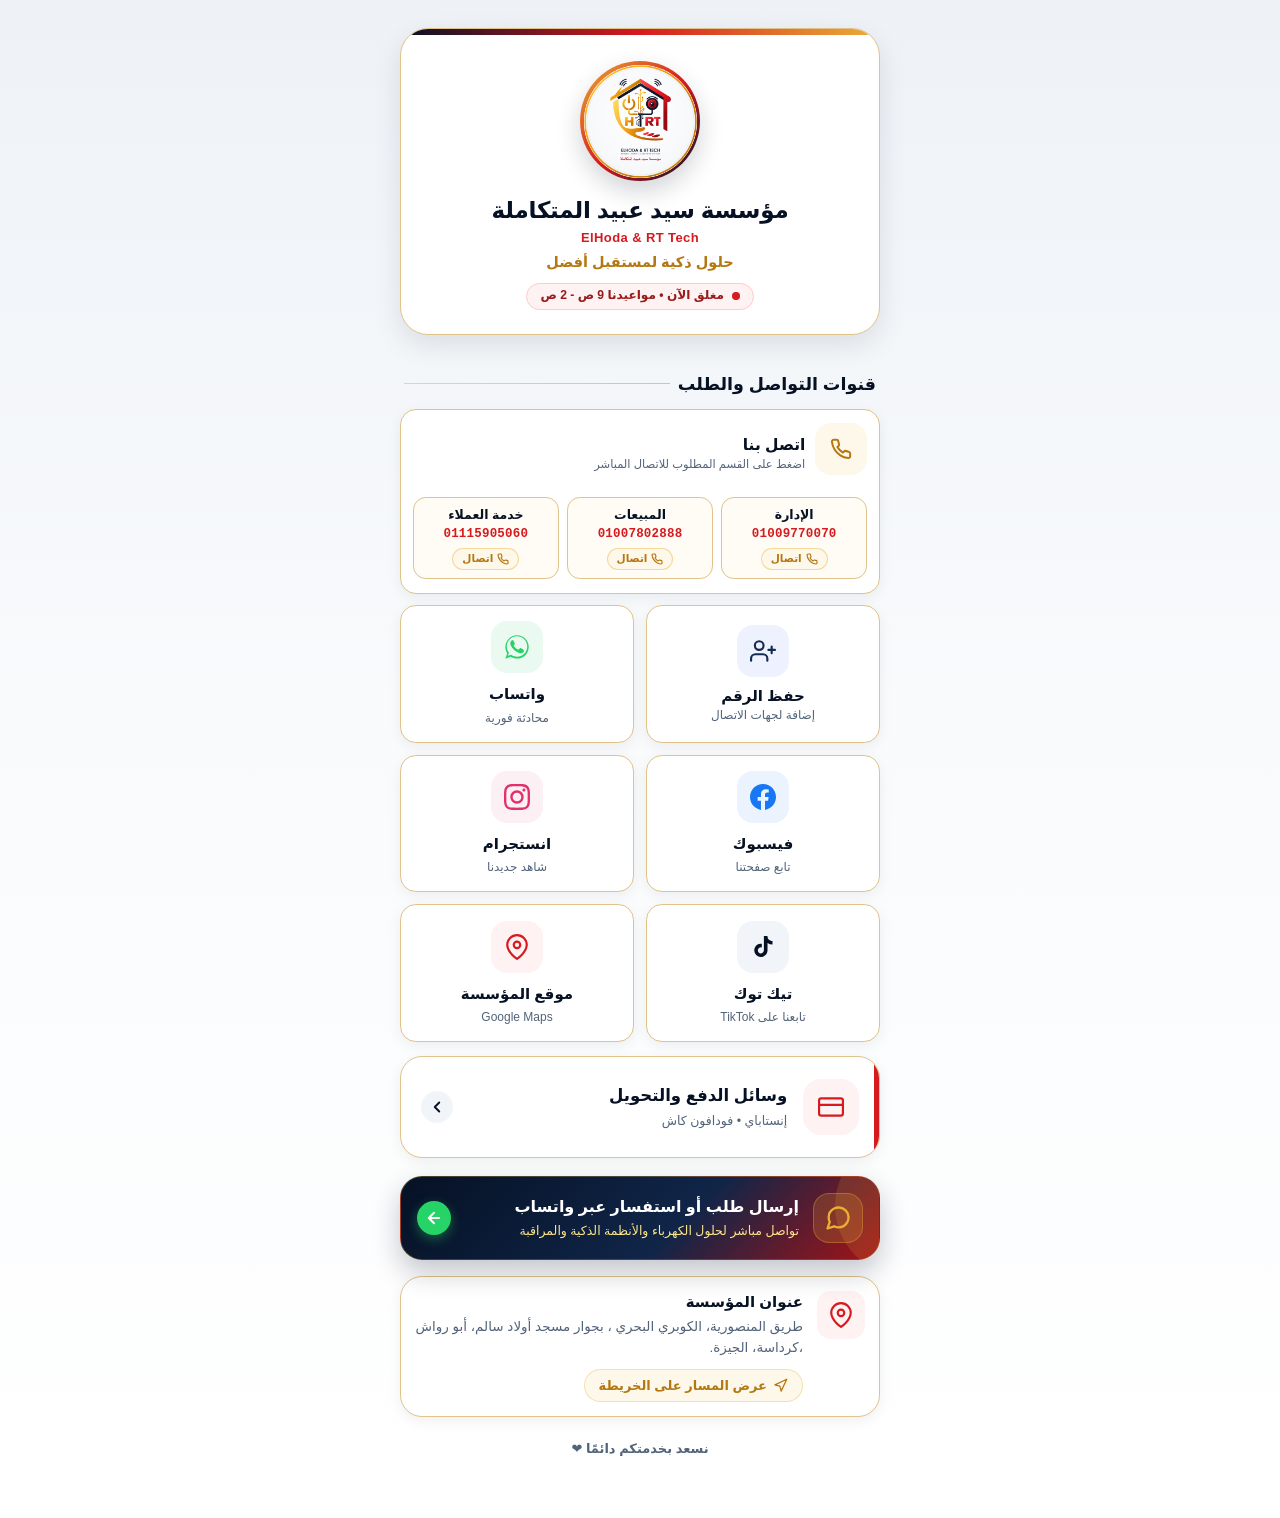
==== commit 008834f9: "Move call card to top with 3 department numbers and keep golden card borders always visible" ====
--- a/contact.html
+++ b/contact.html
@@ -7,7 +7,7 @@
   <title>تواصل معنا - مؤسسة سيد عبيد المتكاملة ElHoda &amp; RT Tech</title>
   <meta name="description" content="تواصل مع مؤسسة سيد عبيد المتكاملة ElHoda & RT Tech لحلول الكهرباء والإضاءة والأنظمة الذكية والمراقبة، واحفظ جهة الاتصال أو تواصل مباشرة عبر واتساب.">
   <link rel="icon" type="image/png" href="client_assets/logo/ultimate-icon-square.png">
-  <link rel="stylesheet" href="style.css?v=5.1">
+  <link rel="stylesheet" href="style.css?v=5.3">
 </head>
 <body class="contact-page">
 
@@ -30,6 +30,56 @@
   <div class="section-header">
     <h2 class="section-title">قنوات التواصل والطلب</h2>
     <div class="section-line"></div>
+  </div>
+
+  <!-- مربع اتصل بنا المقسم إلى (الإدارة - المبيعات - خدمة العملاء) في الأعلى -->
+  <div class="call-card" aria-label="أرقام الاتصال المباشر">
+    <div class="call-card-header">
+      <div class="tile-icon-wrap bg-phone call-main-icon">
+        <svg width="22" height="22" viewBox="0 0 24 24" fill="none" stroke="currentColor" stroke-width="2.2" stroke-linecap="round" stroke-linejoin="round">
+          <path d="M22 16.92v3a2 2 0 0 1-2.18 2 19.79 19.79 0 0 1-8.63-3.07 19.5 19.5 0 0 1-6-6 19.79 19.79 0 0 1-3.07-8.67A2 2 0 0 1 4.11 2h3a2 2 0 0 1 2 1.72 12.84 12.84 0 0 0 .7 2.81 2 2 0 0 1-.45 2.11L8.09 9.91a16 16 0 0 0 6 6l1.27-1.27a2 2 0 0 1 2.11-.45 12.84 12.84 0 0 0 2.81.7A2 2 0 0 1 22 16.92z"></path>
+        </svg>
+      </div>
+      <div class="call-card-titles">
+        <b>اتصل بنا</b>
+        <span>اضغط على القسم المطلوب للاتصال المباشر</span>
+      </div>
+    </div>
+
+    <div class="call-branches" id="phonesList">
+      <a class="call-branch" href="tel:01009770070" data-analytics-event="phone_management_click">
+        <span class="branch-role">الإدارة</span>
+        <strong class="branch-number" dir="ltr">01009770070</strong>
+        <span class="branch-call-badge">
+          <svg width="12" height="12" viewBox="0 0 24 24" fill="none" stroke="currentColor" stroke-width="2.3" stroke-linecap="round" stroke-linejoin="round">
+            <path d="M22 16.92v3a2 2 0 0 1-2.18 2 19.79 19.79 0 0 1-8.63-3.07 19.5 19.5 0 0 1-6-6 19.79 19.79 0 0 1-3.07-8.67A2 2 0 0 1 4.11 2h3a2 2 0 0 1 2 1.72 12.84 12.84 0 0 0 .7 2.81 2 2 0 0 1-.45 2.11L8.09 9.91a16 16 0 0 0 6 6l1.27-1.27a2 2 0 0 1 2.11-.45 12.84 12.84 0 0 0 2.81.7A2 2 0 0 1 22 16.92z"></path>
+          </svg>
+          اتصال
+        </span>
+      </a>
+
+      <a class="call-branch" href="tel:01007802888" data-analytics-event="phone_sales_click">
+        <span class="branch-role">المبيعات</span>
+        <strong class="branch-number" dir="ltr">01007802888</strong>
+        <span class="branch-call-badge">
+          <svg width="12" height="12" viewBox="0 0 24 24" fill="none" stroke="currentColor" stroke-width="2.3" stroke-linecap="round" stroke-linejoin="round">
+            <path d="M22 16.92v3a2 2 0 0 1-2.18 2 19.79 19.79 0 0 1-8.63-3.07 19.5 19.5 0 0 1-6-6 19.79 19.79 0 0 1-3.07-8.67A2 2 0 0 1 4.11 2h3a2 2 0 0 1 2 1.72 12.84 12.84 0 0 0 .7 2.81 2 2 0 0 1-.45 2.11L8.09 9.91a16 16 0 0 0 6 6l1.27-1.27a2 2 0 0 1 2.11-.45 12.84 12.84 0 0 0 2.81.7A2 2 0 0 1 22 16.92z"></path>
+          </svg>
+          اتصال
+        </span>
+      </a>
+
+      <a class="call-branch" href="tel:01115905060" data-analytics-event="phone_support_click">
+        <span class="branch-role">خدمة العملاء</span>
+        <strong class="branch-number" dir="ltr">01115905060</strong>
+        <span class="branch-call-badge">
+          <svg width="12" height="12" viewBox="0 0 24 24" fill="none" stroke="currentColor" stroke-width="2.3" stroke-linecap="round" stroke-linejoin="round">
+            <path d="M22 16.92v3a2 2 0 0 1-2.18 2 19.79 19.79 0 0 1-8.63-3.07 19.5 19.5 0 0 1-6-6 19.79 19.79 0 0 1-3.07-8.67A2 2 0 0 1 4.11 2h3a2 2 0 0 1 2 1.72 12.84 12.84 0 0 0 .7 2.81 2 2 0 0 1-.45 2.11L8.09 9.91a16 16 0 0 0 6 6l1.27-1.27a2 2 0 0 1 2.11-.45 12.84 12.84 0 0 0 2.81.7A2 2 0 0 1 22 16.92z"></path>
+          </svg>
+          اتصال
+        </span>
+      </a>
+    </div>
   </div>
 
   <div class="grid" id="linksGrid">
@@ -102,17 +152,6 @@
       <b>موقع المؤسسة</b>
       <span>Google Maps</span>
     </a>
-
-    <!-- اتصال هاتفي -->
-    <a class="tile" id="phoneTile" href="#" data-analytics-event="phone_click">
-      <div class="tile-icon-wrap bg-phone">
-        <svg width="26" height="26" viewBox="0 0 24 24" fill="none" stroke="currentColor" stroke-width="2" stroke-linecap="round" stroke-linejoin="round">
-          <path d="M22 16.92v3a2 2 0 0 1-2.18 2 19.79 19.79 0 0 1-8.63-3.07 19.5 19.5 0 0 1-6-6 19.79 19.79 0 0 1-3.07-8.67A2 2 0 0 1 4.11 2h3a2 2 0 0 1 2 1.72 12.84 12.84 0 0 0 .7 2.81 2 2 0 0 1-.45 2.11L8.09 9.91a16 16 0 0 0 6 6l1.27-1.27a2 2 0 0 1 2.11-.45 12.84 12.84 0 0 0 2.81.7A2 2 0 0 1 22 16.92z"></path>
-        </svg>
-      </div>
-      <b>اتصل بنا</b>
-      <span id="phoneLabel">01009770070</span>
-    </a>
   </div>
 
   <!-- زر الانتقال لصفحة الدفع -->
@@ -179,10 +218,10 @@
   </div>
 </div>
 
-<script src="settings.js?v=5.2"></script>
+<script src="settings.js?v=5.3"></script>
 <script src="analytics.js?v=5.0"></script>
 <script src="site-common.js?v=5.0"></script>
-<script src="contact.js?v=5.0"></script>
+<script src="contact.js?v=5.3"></script>
 
 </body>
 </html>
--- a/style.css
+++ b/style.css
@@ -26,11 +26,12 @@
   --text-main: #061124;
   --text-muted: #52637a;
 
-  --border-color: #e2e8f0;
-  --border-hover: #DFC38A;
-
-  --shadow-sm: 0 4px 14px rgba(6, 17, 36, 0.05);
-  --shadow-md: 0 10px 28px rgba(6, 17, 36, 0.09);
+  /* الإطار الذهبي ظاهر بشكل دائم على جميع البطاقات */
+  --border-color: #DFC38A;
+  --border-hover: #c98a14;
+
+  --shadow-sm: 0 4px 14px rgba(6, 17, 36, 0.06);
+  --shadow-md: 0 10px 28px rgba(6, 17, 36, 0.10);
   --shadow-lg: 0 16px 36px rgba(6, 17, 36, 0.14);
 
   --radius-xl: 28px;
@@ -68,7 +69,7 @@
    ========================================= */
 .hero {
   background: var(--bg-card);
-  border: 1px solid var(--border-color);
+  border: 1.5px solid var(--border-color);
   border-radius: var(--radius-xl);
   padding: 24px 20px 22px;
   box-shadow: var(--shadow-md);
@@ -299,6 +300,123 @@
   background: linear-gradient(90deg, rgba(234, 175, 55, 0.5), var(--border-color));
 }
 
+/* =========================================
+   مربع اتصل بنا المقسم في الأعلى (Call Card)
+   ========================================= */
+.call-card {
+  background: var(--bg-card);
+  border: 1.5px solid var(--border-color);
+  border-radius: var(--radius-md);
+  padding: 14px 12px;
+  margin-bottom: 12px;
+  box-shadow: var(--shadow-sm);
+  transition: all 0.25s ease;
+}
+
+.call-card:hover {
+  border-color: var(--border-hover);
+  box-shadow: var(--shadow-md);
+}
+
+.call-card-header {
+  display: flex;
+  align-items: center;
+  gap: 10px;
+  margin-bottom: 12px;
+}
+
+.call-main-icon {
+  width: 42px;
+  height: 42px;
+  border-radius: 13px;
+  margin-bottom: 0;
+  flex-shrink: 0;
+}
+
+.call-card-titles {
+  flex: 1;
+}
+
+.call-card-titles b {
+  display: block;
+  font-size: 15.5px;
+  font-weight: 800;
+  color: var(--brand-navy);
+  line-height: 1.25;
+}
+
+.call-card-titles span {
+  display: block;
+  font-size: 11.5px;
+  color: var(--text-muted);
+  margin-top: 2px;
+  font-weight: 500;
+}
+
+.call-branches {
+  display: grid;
+  grid-template-columns: repeat(3, 1fr);
+  gap: 8px;
+}
+
+.call-branch {
+  background: #fffcf5;
+  border: 1.5px solid var(--border-color);
+  border-radius: 13px;
+  padding: 10px 6px 9px;
+  text-align: center;
+  text-decoration: none;
+  color: var(--text-main);
+  display: flex;
+  flex-direction: column;
+  align-items: center;
+  justify-content: center;
+  gap: 4px;
+  transition: all 0.2s ease;
+}
+
+.call-branch:hover {
+  background: var(--brand-gold-light);
+  border-color: var(--border-hover);
+  transform: translateY(-2px);
+  box-shadow: 0 6px 14px rgba(234, 175, 55, 0.16);
+}
+
+.call-branch:active {
+  transform: scale(0.97);
+}
+
+.branch-role {
+  font-size: 12.5px;
+  font-weight: 800;
+  color: var(--brand-navy);
+  line-height: 1.2;
+}
+
+.branch-number {
+  font-family: ui-monospace, "Cascadia Mono", Consolas, monospace;
+  font-size: 12.5px;
+  font-weight: 800;
+  color: var(--brand-red);
+  letter-spacing: 0.2px;
+  line-height: 1.2;
+  white-space: nowrap;
+}
+
+.branch-call-badge {
+  display: inline-flex;
+  align-items: center;
+  gap: 4px;
+  background: var(--brand-gold-light);
+  color: var(--brand-gold-dark);
+  border: 1px solid rgba(234, 175, 55, 0.45);
+  border-radius: 20px;
+  padding: 2px 9px;
+  font-size: 10.5px;
+  font-weight: 700;
+  margin-top: 2px;
+}
+
 .grid {
   display: grid;
   grid-template-columns: repeat(2, 1fr);
@@ -308,7 +426,7 @@
 
 .tile {
   background: var(--bg-card);
-  border: 1px solid var(--border-color);
+  border: 1.5px solid var(--border-color);
   border-radius: var(--radius-md);
   padding: 16px 14px;
   box-shadow: var(--shadow-sm);
@@ -384,7 +502,7 @@
    ========================================= */
 .card-address {
   background: var(--bg-card);
-  border: 1px solid var(--border-color);
+  border: 1.5px solid var(--border-color);
   border-radius: var(--radius-lg);
   padding: 14px;
   margin: 8px 0 8px;
@@ -450,7 +568,7 @@
    ========================================= */
 .payment-card {
   background: var(--bg-card);
-  border: 1px solid var(--border-color);
+  border: 1.5px solid var(--border-color);
   border-radius: var(--radius-lg);
   padding: 18px;
   margin-bottom: 14px;
@@ -656,7 +774,7 @@
    ========================================= */
 .portal-card {
   background: var(--bg-card);
-  border: 1px solid var(--border-color);
+  border: 1.5px solid var(--border-color);
   border-radius: var(--radius-lg);
   padding: 20px 18px;
   margin-bottom: 14px;
@@ -752,7 +870,7 @@
 
 .quick-btn {
   background: var(--bg-card);
-  border: 1px solid var(--border-color);
+  border: 1.5px solid var(--border-color);
   border-radius: var(--radius-md);
   padding: 12px 8px;
   text-align: center;
@@ -1114,6 +1232,54 @@
     line-height: 1.3;
   }
 
+  .contact-page .call-card {
+    padding: 11px 10px;
+    margin-bottom: 8px;
+    border-radius: 16px;
+  }
+
+  .contact-page .call-card-header {
+    gap: 8px;
+    margin-bottom: 9px;
+  }
+
+  .contact-page .call-main-icon {
+    width: 36px;
+    height: 36px;
+    border-radius: 11px;
+  }
+
+  .contact-page .call-card-titles b {
+    font-size: 14px;
+  }
+
+  .contact-page .call-card-titles span {
+    font-size: 10.5px;
+  }
+
+  .contact-page .call-branches {
+    gap: 6px;
+  }
+
+  .contact-page .call-branch {
+    padding: 8px 4px 7px;
+    border-radius: 12px;
+  }
+
+  .contact-page .branch-role {
+    font-size: 11.5px;
+  }
+
+  .contact-page .branch-number {
+    font-size: 11.5px;
+    letter-spacing: 0;
+  }
+
+  .contact-page .branch-call-badge {
+    font-size: 10px;
+    padding: 1.5px 7px;
+  }
+
   .contact-page .grid {
     gap: 8px;
     margin-bottom: 10px;
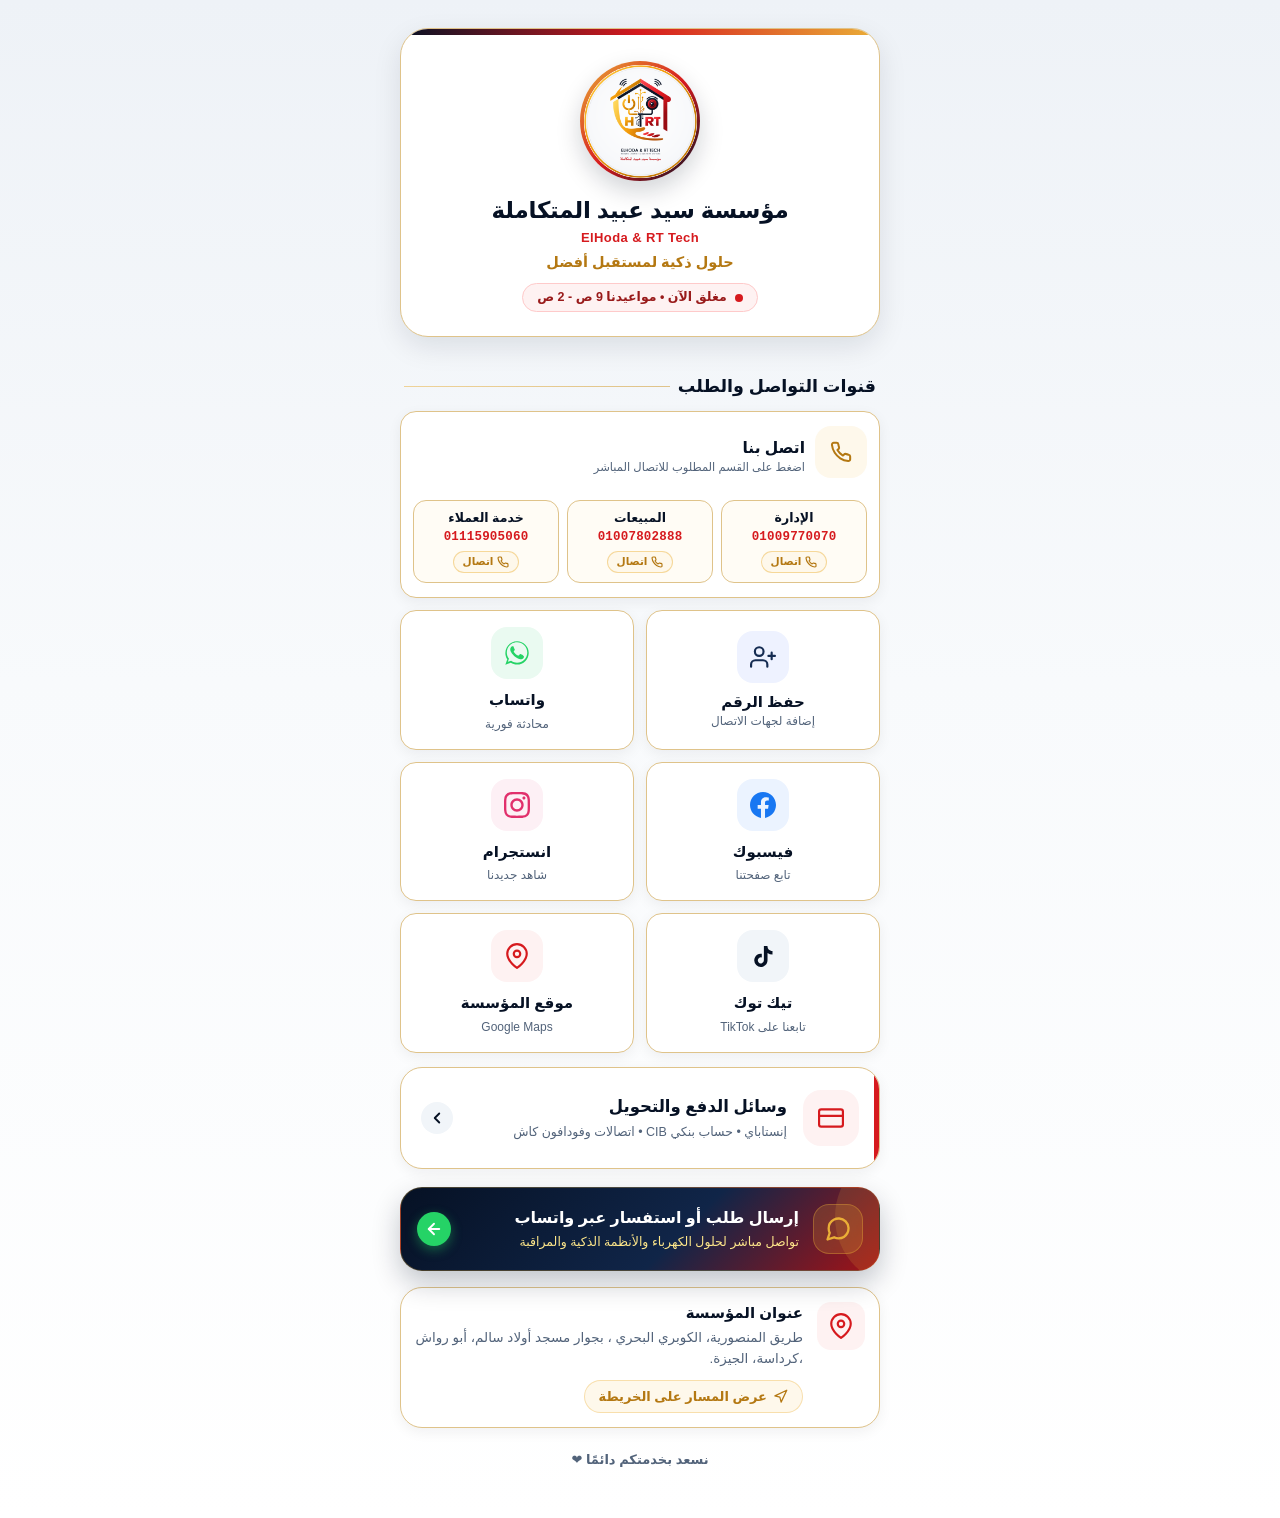
==== commit 767cca98: "Add CIB bank account card and e& money (Etisalat Cash) to payment page" ====
--- a/contact.html
+++ b/contact.html
@@ -164,7 +164,7 @@
     </div>
     <div class="portal-text">
       <h2>وسائل الدفع والتحويل</h2>
-      <p>إنستاباي • فودافون كاش</p>
+      <p>إنستاباي • حساب بنكي CIB • اتصالات وفودافون كاش</p>
     </div>
     <div class="portal-arrow">
       <svg width="18" height="18" viewBox="0 0 24 24" fill="none" stroke="currentColor" stroke-width="2.5" stroke-linecap="round" stroke-linejoin="round">
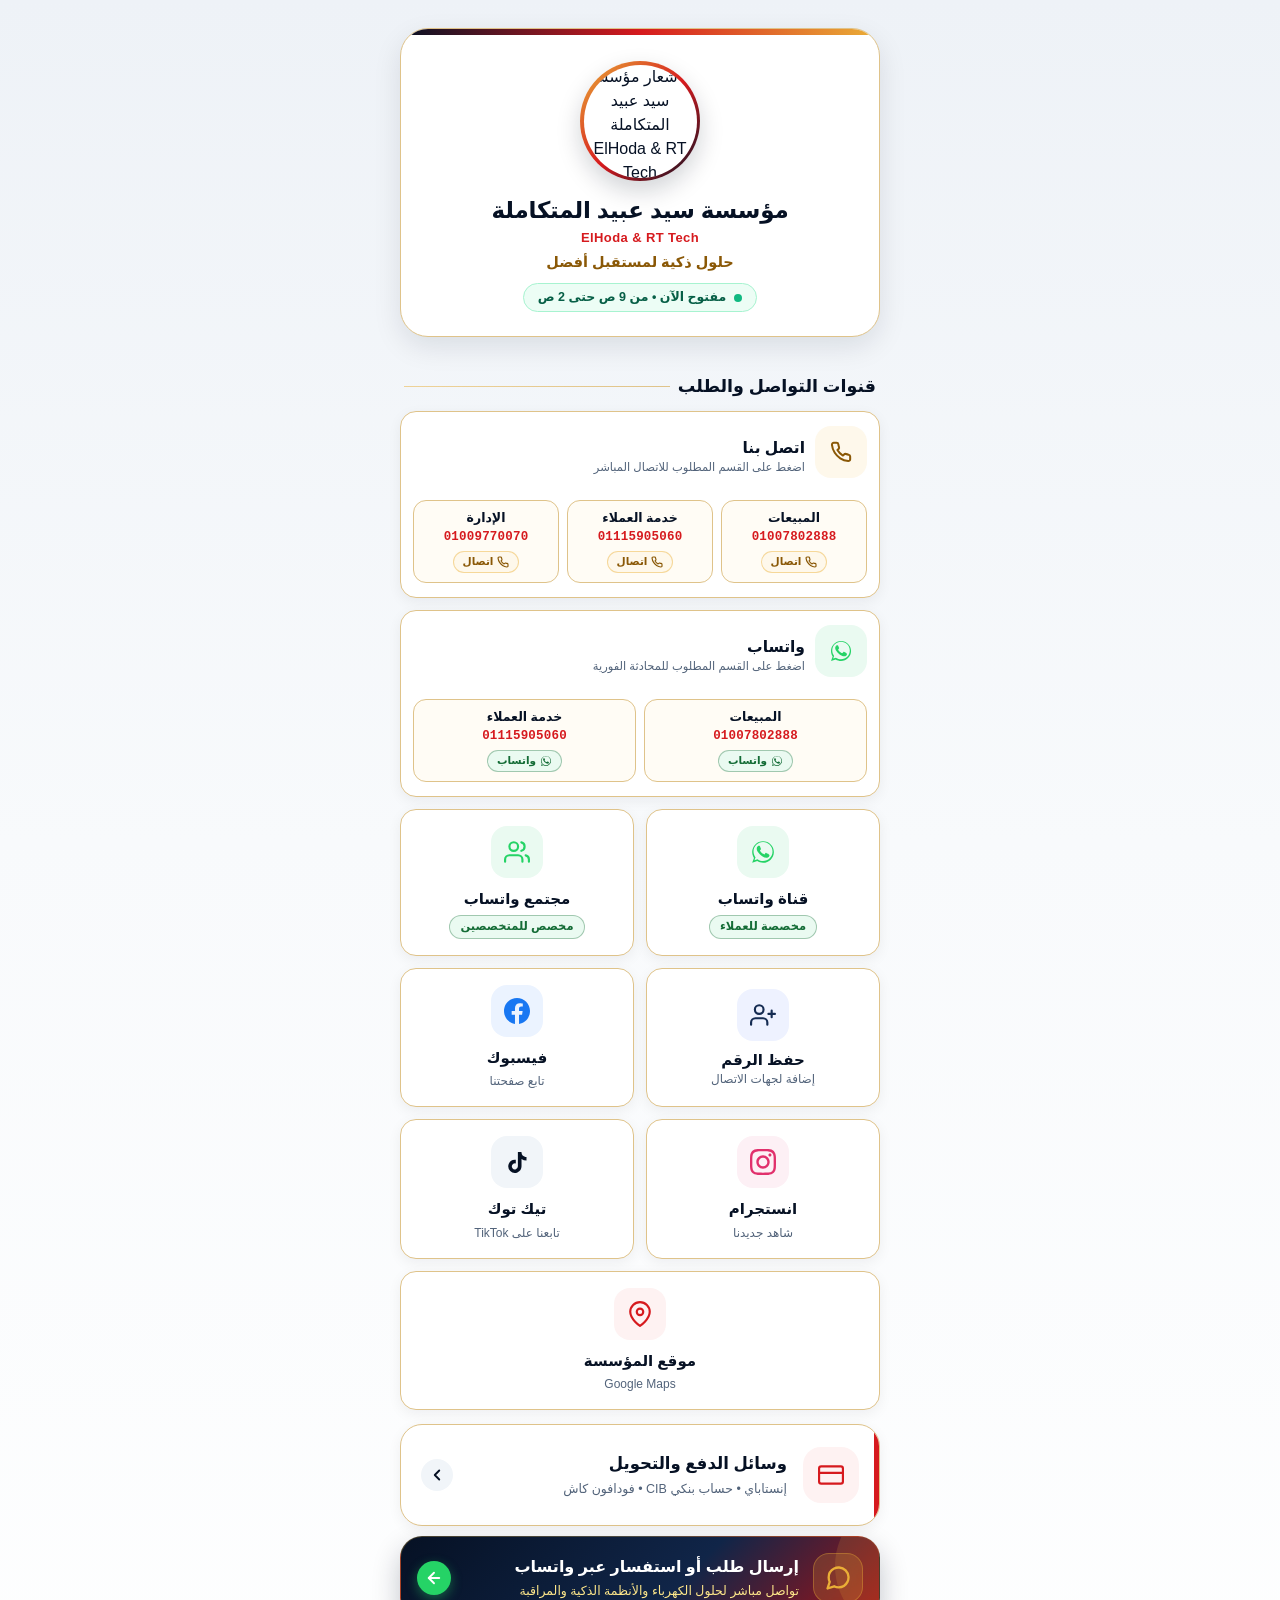
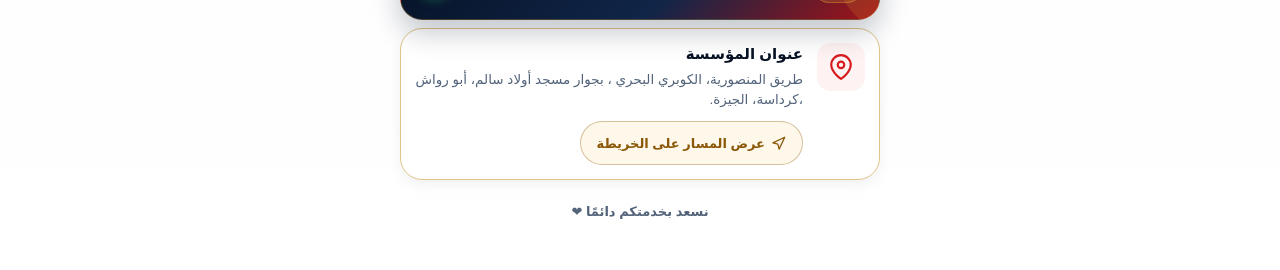
==== commit c12e99b2: "Add WhatsApp Channel (for clients) and WhatsApp Community (for specialists) to contact channels" ====
--- a/contact.html
+++ b/contact.html
@@ -6,222 +6,280 @@
   <meta http-equiv="Content-Security-Policy" content="default-src 'self'; script-src 'self' https://*.googletagmanager.com; style-src 'self'; img-src 'self' data: https://*.google-analytics.com https://*.googletagmanager.com; font-src 'self'; connect-src 'self' https://*.google-analytics.com https://*.analytics.google.com https://*.googletagmanager.com https://*.google.com; object-src 'none'; base-uri 'self'; form-action 'none'">
   <title>تواصل معنا - مؤسسة سيد عبيد المتكاملة ElHoda &amp; RT Tech</title>
   <meta name="description" content="تواصل مع مؤسسة سيد عبيد المتكاملة ElHoda & RT Tech لحلول الكهرباء والإضاءة والأنظمة الذكية والمراقبة، واحفظ جهة الاتصال أو تواصل مباشرة عبر واتساب.">
-  <link rel="icon" type="image/png" href="client_assets/logo/ultimate-icon-square.png">
-  <link rel="stylesheet" href="style.css?v=5.3">
+  <link rel="icon" type="image/png" sizes="64x64" href="client_assets/logo/favicon-64x64.png">
+  <link rel="icon" type="image/png" sizes="32x32" href="client_assets/logo/favicon-32x32.png">
+  <link rel="apple-touch-icon" sizes="180x180" href="client_assets/logo/apple-touch-icon.png">
+  <link rel="stylesheet" href="style.css?v=6.2">
 </head>
 <body class="contact-page">
 
-<div class="wrap">
+<main class="wrap" id="main-content">
   <!-- بطاقة الشعار والبيانات الرئيسية -->
-  <section class="hero">
+  <header class="hero">
     <div class="logo-wrap">
-      <img src="client_assets/logo/ultimate-avatar-cropped.png" alt="شعار مؤسسة سيد عبيد المتكاملة ElHoda & RT Tech" class="logo-img">
-    </div>
-    <h1 id="pharmacyName">مؤسسة سيد عبيد المتكاملة</h1>
+      <img src="client_assets/logo/ultimate-avatar-hero.png" alt="شعار مؤسسة سيد عبيد المتكاملة ElHoda & RT Tech" class="logo-img" width="112" height="112" loading="eager">
+    </div>
+    <h1 id="businessName">مؤسسة سيد عبيد المتكاملة</h1>
     <span class="brand-en" id="businessEnglishName">ElHoda &amp; RT Tech</span>
-    <p class="subtitle" id="pharmacyTagline">حلول ذكية لمستقبل أفضل</p>
+    <p class="subtitle" id="businessTagline">حلول ذكية لمستقبل أفضل</p>
     <div class="badge-status" id="statusBadge">
-      <span class="pulse-dot"></span>
-      <span id="pharmacyStatus">مفتوح الآن • من 9 ص حتى 2 ص</span>
-    </div>
-  </section>
+      <span class="pulse-dot" aria-hidden="true"></span>
+      <span id="businessStatus">مفتوح الآن • من 9 ص حتى 2 ص</span>
+    </div>
+  </header>
 
   <!-- قنوات التواصل -->
-  <div class="section-header">
-    <h2 class="section-title">قنوات التواصل والطلب</h2>
-    <div class="section-line"></div>
-  </div>
-
-  <!-- مربع اتصل بنا المقسم إلى (الإدارة - المبيعات - خدمة العملاء) في الأعلى -->
-  <div class="call-card" aria-label="أرقام الاتصال المباشر">
-    <div class="call-card-header">
-      <div class="tile-icon-wrap bg-phone call-main-icon">
-        <svg width="22" height="22" viewBox="0 0 24 24" fill="none" stroke="currentColor" stroke-width="2.2" stroke-linecap="round" stroke-linejoin="round">
-          <path d="M22 16.92v3a2 2 0 0 1-2.18 2 19.79 19.79 0 0 1-8.63-3.07 19.5 19.5 0 0 1-6-6 19.79 19.79 0 0 1-3.07-8.67A2 2 0 0 1 4.11 2h3a2 2 0 0 1 2 1.72 12.84 12.84 0 0 0 .7 2.81 2 2 0 0 1-.45 2.11L8.09 9.91a16 16 0 0 0 6 6l1.27-1.27a2 2 0 0 1 2.11-.45 12.84 12.84 0 0 0 2.81.7A2 2 0 0 1 22 16.92z"></path>
-        </svg>
-      </div>
-      <div class="call-card-titles">
-        <b>اتصل بنا</b>
-        <span>اضغط على القسم المطلوب للاتصال المباشر</span>
-      </div>
-    </div>
-
-    <div class="call-branches" id="phonesList">
-      <a class="call-branch" href="tel:01009770070" data-analytics-event="phone_management_click">
-        <span class="branch-role">الإدارة</span>
-        <strong class="branch-number" dir="ltr">01009770070</strong>
-        <span class="branch-call-badge">
-          <svg width="12" height="12" viewBox="0 0 24 24" fill="none" stroke="currentColor" stroke-width="2.3" stroke-linecap="round" stroke-linejoin="round">
+  <section aria-labelledby="contactSectionTitle">
+    <div class="section-header">
+      <h2 class="section-title" id="contactSectionTitle">قنوات التواصل والطلب</h2>
+      <div class="section-line" aria-hidden="true"></div>
+    </div>
+
+    <!-- مربع اتصل بنا المقسم إلى (الإدارة - المبيعات - خدمة العملاء) في الأعلى -->
+    <div class="call-card" aria-labelledby="callCardTitle">
+      <div class="call-card-header">
+        <div class="tile-icon-wrap bg-phone call-main-icon" aria-hidden="true">
+          <svg aria-hidden="true" width="22" height="22" viewBox="0 0 24 24" fill="none" stroke="currentColor" stroke-width="2.2" stroke-linecap="round" stroke-linejoin="round">
             <path d="M22 16.92v3a2 2 0 0 1-2.18 2 19.79 19.79 0 0 1-8.63-3.07 19.5 19.5 0 0 1-6-6 19.79 19.79 0 0 1-3.07-8.67A2 2 0 0 1 4.11 2h3a2 2 0 0 1 2 1.72 12.84 12.84 0 0 0 .7 2.81 2 2 0 0 1-.45 2.11L8.09 9.91a16 16 0 0 0 6 6l1.27-1.27a2 2 0 0 1 2.11-.45 12.84 12.84 0 0 0 2.81.7A2 2 0 0 1 22 16.92z"></path>
           </svg>
-          اتصال
-        </span>
-      </a>
-
-      <a class="call-branch" href="tel:01007802888" data-analytics-event="phone_sales_click">
-        <span class="branch-role">المبيعات</span>
-        <strong class="branch-number" dir="ltr">01007802888</strong>
-        <span class="branch-call-badge">
-          <svg width="12" height="12" viewBox="0 0 24 24" fill="none" stroke="currentColor" stroke-width="2.3" stroke-linecap="round" stroke-linejoin="round">
-            <path d="M22 16.92v3a2 2 0 0 1-2.18 2 19.79 19.79 0 0 1-8.63-3.07 19.5 19.5 0 0 1-6-6 19.79 19.79 0 0 1-3.07-8.67A2 2 0 0 1 4.11 2h3a2 2 0 0 1 2 1.72 12.84 12.84 0 0 0 .7 2.81 2 2 0 0 1-.45 2.11L8.09 9.91a16 16 0 0 0 6 6l1.27-1.27a2 2 0 0 1 2.11-.45 12.84 12.84 0 0 0 2.81.7A2 2 0 0 1 22 16.92z"></path>
-          </svg>
-          اتصال
-        </span>
-      </a>
-
-      <a class="call-branch" href="tel:01115905060" data-analytics-event="phone_support_click">
-        <span class="branch-role">خدمة العملاء</span>
-        <strong class="branch-number" dir="ltr">01115905060</strong>
-        <span class="branch-call-badge">
-          <svg width="12" height="12" viewBox="0 0 24 24" fill="none" stroke="currentColor" stroke-width="2.3" stroke-linecap="round" stroke-linejoin="round">
-            <path d="M22 16.92v3a2 2 0 0 1-2.18 2 19.79 19.79 0 0 1-8.63-3.07 19.5 19.5 0 0 1-6-6 19.79 19.79 0 0 1-3.07-8.67A2 2 0 0 1 4.11 2h3a2 2 0 0 1 2 1.72 12.84 12.84 0 0 0 .7 2.81 2 2 0 0 1-.45 2.11L8.09 9.91a16 16 0 0 0 6 6l1.27-1.27a2 2 0 0 1 2.11-.45 12.84 12.84 0 0 0 2.81.7A2 2 0 0 1 22 16.92z"></path>
-          </svg>
-          اتصال
-        </span>
-      </a>
-    </div>
-  </div>
-
-  <div class="grid" id="linksGrid">
-    <!-- حفظ الرقم كجهة اتصال -->
-    <button class="tile" id="saveContactBtn" type="button" data-analytics-event="save_contact_click">
-      <div class="tile-icon-wrap bg-vcard">
-        <svg width="26" height="26" viewBox="0 0 24 24" fill="none" stroke="currentColor" stroke-width="2" stroke-linecap="round" stroke-linejoin="round">
-          <path d="M16 21v-2a4 4 0 0 0-4-4H5a4 4 0 0 0-4 4v2"></path>
-          <circle cx="8.5" cy="7" r="4"></circle>
-          <line x1="20" y1="8" x2="20" y2="14"></line>
-          <line x1="23" y1="11" x2="17" y2="11"></line>
-        </svg>
-      </div>
-      <b>حفظ الرقم</b>
-      <span>إضافة لجهات الاتصال</span>
-    </button>
-
-    <!-- محادثة واتساب -->
-    <a class="tile" id="waTile" href="#" target="_blank" rel="noopener noreferrer" data-analytics-event="whatsapp_click">
-      <div class="tile-icon-wrap bg-wa">
-        <svg width="28" height="28" viewBox="0 0 24 24" fill="currentColor">
-          <path d="M12.031 2C6.516 2 2.016 6.5 2.016 12.016c0 1.953.563 3.828 1.625 5.438L2.016 22l4.672-1.578c1.547.969 3.328 1.5 5.344 1.5 5.516 0 10.016-4.5 10.016-10.016C22.047 6.5 17.547 2 12.031 2zm0 18.297c-1.734 0-3.359-.5-4.75-1.422l-.344-.219-2.781.938.953-2.688-.234-.375c-1.047-1.469-1.609-3.219-1.609-5.016 0-4.828 3.938-8.766 8.766-8.766 4.828 0 8.766 3.938 8.766 8.766s-3.938 8.781-8.766 8.781zm4.813-6.578c-.266-.141-1.578-.781-1.828-.875-.25-.094-.438-.141-.625.141-.188.281-.719.875-.875 1.063-.156.188-.328.203-.594.063-.266-.141-1.125-.422-2.156-1.344-.813-.719-1.359-1.609-1.516-1.891-.156-.266-.016-.422.125-.563.125-.125.266-.328.406-.5.141-.156.188-.266.281-.453.094-.188.047-.359-.031-.5-.078-.141-.625-1.516-.859-2.078-.234-.547-.469-.469-.641-.484l-.547-.016c-.188 0-.5.078-.766.359-.266.281-1.016 1-1.016 2.438s1.047 2.828 1.188 3.016c.156.188 2.063 3.156 5 4.422.703.313 1.25.484 1.688.625.703.219 1.344.188 1.859.109.578-.094 1.578-.656 1.813-1.281.234-.625.234-1.156.156-1.281-.078-.125-.266-.203-.531-.344z"/>
-        </svg>
-      </div>
-      <b>واتساب</b>
-      <span>محادثة فورية</span>
+        </div>
+        <div class="call-card-titles">
+          <h3 class="call-card-title" id="callCardTitle">اتصل بنا</h3>
+          <span>اضغط على القسم المطلوب للاتصال المباشر</span>
+        </div>
+      </div>
+
+      <div class="call-branches" id="phonesList">
+        <a class="call-branch" href="tel:01007802888" data-analytics-event="phone_sales_click">
+          <span class="branch-role">المبيعات</span>
+          <strong class="branch-number" dir="ltr">01007802888</strong>
+          <span class="branch-call-badge">
+            <svg aria-hidden="true" width="12" height="12" viewBox="0 0 24 24" fill="none" stroke="currentColor" stroke-width="2.3" stroke-linecap="round" stroke-linejoin="round">
+              <path d="M22 16.92v3a2 2 0 0 1-2.18 2 19.79 19.79 0 0 1-8.63-3.07 19.5 19.5 0 0 1-6-6 19.79 19.79 0 0 1-3.07-8.67A2 2 0 0 1 4.11 2h3a2 2 0 0 1 2 1.72 12.84 12.84 0 0 0 .7 2.81 2 2 0 0 1-.45 2.11L8.09 9.91a16 16 0 0 0 6 6l1.27-1.27a2 2 0 0 1 2.11-.45 12.84 12.84 0 0 0 2.81.7A2 2 0 0 1 22 16.92z"></path>
+            </svg>
+            <span>اتصال</span>
+          </span>
+        </a>
+
+        <a class="call-branch" href="tel:01115905060" data-analytics-event="phone_support_click">
+          <span class="branch-role">خدمة العملاء</span>
+          <strong class="branch-number" dir="ltr">01115905060</strong>
+          <span class="branch-call-badge">
+            <svg aria-hidden="true" width="12" height="12" viewBox="0 0 24 24" fill="none" stroke="currentColor" stroke-width="2.3" stroke-linecap="round" stroke-linejoin="round">
+              <path d="M22 16.92v3a2 2 0 0 1-2.18 2 19.79 19.79 0 0 1-8.63-3.07 19.5 19.5 0 0 1-6-6 19.79 19.79 0 0 1-3.07-8.67A2 2 0 0 1 4.11 2h3a2 2 0 0 1 2 1.72 12.84 12.84 0 0 0 .7 2.81 2 2 0 0 1-.45 2.11L8.09 9.91a16 16 0 0 0 6 6l1.27-1.27a2 2 0 0 1 2.11-.45 12.84 12.84 0 0 0 2.81.7A2 2 0 0 1 22 16.92z"></path>
+            </svg>
+            <span>اتصال</span>
+          </span>
+        </a>
+
+        <a class="call-branch" href="tel:01009770070" data-analytics-event="phone_management_click">
+          <span class="branch-role">الإدارة</span>
+          <strong class="branch-number" dir="ltr">01009770070</strong>
+          <span class="branch-call-badge">
+            <svg aria-hidden="true" width="12" height="12" viewBox="0 0 24 24" fill="none" stroke="currentColor" stroke-width="2.3" stroke-linecap="round" stroke-linejoin="round">
+              <path d="M22 16.92v3a2 2 0 0 1-2.18 2 19.79 19.79 0 0 1-8.63-3.07 19.5 19.5 0 0 1-6-6 19.79 19.79 0 0 1-3.07-8.67A2 2 0 0 1 4.11 2h3a2 2 0 0 1 2 1.72 12.84 12.84 0 0 0 .7 2.81 2 2 0 0 1-.45 2.11L8.09 9.91a16 16 0 0 0 6 6l1.27-1.27a2 2 0 0 1 2.11-.45 12.84 12.84 0 0 0 2.81.7A2 2 0 0 1 22 16.92z"></path>
+            </svg>
+            <span>اتصال</span>
+          </span>
+        </a>
+      </div>
+    </div>
+
+    <!-- مربع واتساب المقسم إلى (المبيعات - خدمة العملاء) -->
+    <div class="call-card whatsapp-card" aria-labelledby="whatsappCardTitle">
+      <div class="call-card-header">
+        <div class="tile-icon-wrap bg-wa call-main-icon" aria-hidden="true">
+          <svg aria-hidden="true" width="24" height="24" viewBox="0 0 24 24" fill="currentColor">
+            <path d="M12.031 2C6.516 2 2.016 6.5 2.016 12.016c0 1.953.563 3.828 1.625 5.438L2.016 22l4.672-1.578c1.547.969 3.328 1.5 5.344 1.5 5.516 0 10.016-4.5 10.016-10.016C22.047 6.5 17.547 2 12.031 2zm0 18.297c-1.734 0-3.359-.5-4.75-1.422l-.344-.219-2.781.938.953-2.688-.234-.375c-1.047-1.469-1.609-3.219-1.609-5.016 0-4.828 3.938-8.766 8.766-8.766 4.828 0 8.766 3.938 8.766 8.766s-3.938 8.781-8.766 8.781zm4.813-6.578c-.266-.141-1.578-.781-1.828-.875-.25-.094-.438-.141-.625.141-.188.281-.719.875-.875 1.063-.156.188-.328.203-.594.063-.266-.141-1.125-.422-2.156-1.344-.813-.719-1.359-1.609-1.516-1.891-.156-.266-.016-.422.125-.563.125-.125.266-.328.406-.5.141-.156.188-.266.281-.453.094-.188.047-.359-.031-.5-.078-.141-.625-1.516-.859-2.078-.234-.547-.469-.469-.641-.484l-.547-.016c-.188 0-.5.078-.766.359-.266.281-1.016 1-1.016 2.438s1.047 2.828 1.188 3.016c.156.188 2.063 3.156 5 4.422.703.313 1.25.484 1.688.625.703.219 1.344.188 1.859.109.578-.094 1.578-.656 1.813-1.281.234-.625.234-1.156.156-1.281-.078-.125-.266-.203-.531-.344z"/>
+          </svg>
+        </div>
+        <div class="call-card-titles">
+          <h3 class="call-card-title" id="whatsappCardTitle">واتساب</h3>
+          <span>اضغط على القسم المطلوب للمحادثة الفورية</span>
+        </div>
+      </div>
+
+      <div class="call-branches call-branches-two" id="whatsappList">
+        <a class="call-branch" id="waSalesBtn" href="https://wa.me/201007802888" target="_blank" rel="noopener noreferrer" data-branch-id="sales" data-analytics-event="whatsapp_sales_click">
+          <span class="branch-role">المبيعات</span>
+          <strong class="branch-number" dir="ltr">01007802888</strong>
+          <span class="branch-wa-badge">
+            <svg aria-hidden="true" width="12" height="12" viewBox="0 0 24 24" fill="currentColor">
+              <path d="M12.031 2C6.516 2 2.016 6.5 2.016 12.016c0 1.953.563 3.828 1.625 5.438L2.016 22l4.672-1.578c1.547.969 3.328 1.5 5.344 1.5 5.516 0 10.016-4.5 10.016-10.016C22.047 6.5 17.547 2 12.031 2zm0 18.297c-1.734 0-3.359-.5-4.75-1.422l-.344-.219-2.781.938.953-2.688-.234-.375c-1.047-1.469-1.609-3.219-1.609-5.016 0-4.828 3.938-8.766 8.766-8.766 4.828 0 8.766 3.938 8.766 8.766s-3.938 8.781-8.766 8.781zm4.813-6.578c-.266-.141-1.578-.781-1.828-.875-.25-.094-.438-.141-.625.141-.188.281-.719.875-.875 1.063-.156.188-.328.203-.594.063-.266-.141-1.125-.422-2.156-1.344-.813-.719-1.359-1.609-1.516-1.891-.156-.266-.016-.422.125-.563.125-.125.266-.328.406-.5.141-.156.188-.266.281-.453.094-.188.047-.359-.031-.5-.078-.141-.625-1.516-.859-2.078-.234-.547-.469-.469-.641-.484l-.547-.016c-.188 0-.5.078-.766.359-.266.281-1.016 1-1.016 2.438s1.047 2.828 1.188 3.016c.156.188 2.063 3.156 5 4.422.703.313 1.25.484 1.688.625.703.219 1.344.188 1.859.109.578-.094 1.578-.656 1.813-1.281.234-.625.234-1.156.156-1.281-.078-.125-.266-.203-.531-.344z"/>
+            </svg>
+            <span>واتساب</span>
+          </span>
+        </a>
+
+        <a class="call-branch" id="waSupportBtn" href="https://wa.me/201115905060" target="_blank" rel="noopener noreferrer" data-branch-id="support" data-analytics-event="whatsapp_support_click">
+          <span class="branch-role">خدمة العملاء</span>
+          <strong class="branch-number" dir="ltr">01115905060</strong>
+          <span class="branch-wa-badge">
+            <svg aria-hidden="true" width="12" height="12" viewBox="0 0 24 24" fill="currentColor">
+              <path d="M12.031 2C6.516 2 2.016 6.5 2.016 12.016c0 1.953.563 3.828 1.625 5.438L2.016 22l4.672-1.578c1.547.969 3.328 1.5 5.344 1.5 5.516 0 10.016-4.5 10.016-10.016C22.047 6.5 17.547 2 12.031 2zm0 18.297c-1.734 0-3.359-.5-4.75-1.422l-.344-.219-2.781.938.953-2.688-.234-.375c-1.047-1.469-1.609-3.219-1.609-5.016 0-4.828 3.938-8.766 8.766-8.766 4.828 0 8.766 3.938 8.766 8.766s-3.938 8.781-8.766 8.781zm4.813-6.578c-.266-.141-1.578-.781-1.828-.875-.25-.094-.438-.141-.625.141-.188.281-.719.875-.875 1.063-.156.188-.328.203-.594.063-.266-.141-1.125-.422-2.156-1.344-.813-.719-1.359-1.609-1.516-1.891-.156-.266-.016-.422.125-.563.125-.125.266-.328.406-.5.141-.156.188-.266.281-.453.094-.188.047-.359-.031-.5-.078-.141-.625-1.516-.859-2.078-.234-.547-.469-.469-.641-.484l-.547-.016c-.188 0-.5.078-.766.359-.266.281-1.016 1-1.016 2.438s1.047 2.828 1.188 3.016c.156.188 2.063 3.156 5 4.422.703.313 1.25.484 1.688.625.703.219 1.344.188 1.859.109.578-.094 1.578-.656 1.813-1.281.234-.625.234-1.156.156-1.281-.078-.125-.266-.203-.531-.344z"/>
+            </svg>
+            <span>واتساب</span>
+          </span>
+        </a>
+      </div>
+    </div>
+
+    <!-- شبكة روابط التواصل -->
+    <div class="grid" id="linksGrid">
+      <!-- قناة واتساب (للعملاء) -->
+      <a class="tile" id="waChannelTile" href="https://whatsapp.com/channel/0029VazVH2UJENy3XmIKaa2I" target="_blank" rel="noopener noreferrer" data-analytics-event="whatsapp_channel_click">
+        <div class="tile-icon-wrap bg-wa" aria-hidden="true">
+          <svg aria-hidden="true" width="26" height="26" viewBox="0 0 24 24" fill="currentColor">
+            <path d="M12.031 2C6.516 2 2.016 6.5 2.016 12.016c0 1.953.563 3.828 1.625 5.438L2.016 22l4.672-1.578c1.547.969 3.328 1.5 5.344 1.5 5.516 0 10.016-4.5 10.016-10.016C22.047 6.5 17.547 2 12.031 2zm0 18.297c-1.734 0-3.359-.5-4.75-1.422l-.344-.219-2.781.938.953-2.688-.234-.375c-1.047-1.469-1.609-3.219-1.609-5.016 0-4.828 3.938-8.766 8.766-8.766 4.828 0 8.766 3.938 8.766 8.766s-3.938 8.781-8.766 8.781zm4.813-6.578c-.266-.141-1.578-.781-1.828-.875-.25-.094-.438-.141-.625.141-.188.281-.719.875-.875 1.063-.156.188-.328.203-.594.063-.266-.141-1.125-.422-2.156-1.344-.813-.719-1.359-1.609-1.516-1.891-.156-.266-.016-.422.125-.563.125-.125.266-.328.406-.5.141-.156.188-.266.281-.453.094-.188.047-.359-.031-.5-.078-.141-.625-1.516-.859-2.078-.234-.547-.469-.469-.641-.484l-.547-.016c-.188 0-.5.078-.766.359-.266.281-1.016 1-1.016 2.438s1.047 2.828 1.188 3.016c.156.188 2.063 3.156 5 4.422.703.313 1.25.484 1.688.625.703.219 1.344.188 1.859.109.578-.094 1.578-.656 1.813-1.281.234-.625.234-1.156.156-1.281-.078-.125-.266-.203-.531-.344z"/>
+          </svg>
+        </div>
+        <b>قناة واتساب</b>
+        <span class="tile-badge">مخصصة للعملاء</span>
+      </a>
+
+      <!-- مجتمع واتساب (للمتخصصين) -->
+      <a class="tile" id="waCommunityTile" href="https://chat.whatsapp.com/FSXZUBufabQDfGXla405NH" target="_blank" rel="noopener noreferrer" data-analytics-event="whatsapp_community_click">
+        <div class="tile-icon-wrap bg-wa" aria-hidden="true">
+          <svg aria-hidden="true" width="26" height="26" viewBox="0 0 24 24" fill="none" stroke="currentColor" stroke-width="2" stroke-linecap="round" stroke-linejoin="round">
+            <path d="M17 21v-2a4 4 0 0 0-4-4H5a4 4 0 0 0-4 4v2"></path>
+            <circle cx="9" cy="7" r="4"></circle>
+            <path d="M23 21v-2a4 4 0 0 0-3-3.87"></path>
+            <path d="M16 3.13a4 4 0 0 1 0 7.75"></path>
+          </svg>
+        </div>
+        <b>مجتمع واتساب</b>
+        <span class="tile-badge">مخصص للمتخصصين</span>
+      </a>
+
+      <!-- حفظ الرقم كجهة اتصال -->
+      <button class="tile" id="saveContactBtn" type="button" data-analytics-event="save_contact_click" aria-label="حفظ رقم المؤسسة كجهة اتصال">
+        <div class="tile-icon-wrap bg-vcard" aria-hidden="true">
+          <svg aria-hidden="true" width="26" height="26" viewBox="0 0 24 24" fill="none" stroke="currentColor" stroke-width="2" stroke-linecap="round" stroke-linejoin="round">
+            <path d="M16 21v-2a4 4 0 0 0-4-4H5a4 4 0 0 0-4 4v2"></path>
+            <circle cx="8.5" cy="7" r="4"></circle>
+            <line x1="20" y1="8" x2="20" y2="14"></line>
+            <line x1="23" y1="11" x2="17" y2="11"></line>
+          </svg>
+        </div>
+        <b>حفظ الرقم</b>
+        <span>إضافة لجهات الاتصال</span>
+      </button>
+
+      <!-- فيسبوك -->
+      <a class="tile" id="fbTile" href="#" target="_blank" rel="noopener noreferrer" data-analytics-event="facebook_click">
+        <div class="tile-icon-wrap bg-fb" aria-hidden="true">
+          <svg aria-hidden="true" width="26" height="26" viewBox="0 0 24 24" fill="currentColor">
+            <path d="M24 12.073c0-6.627-5.373-12-12-12s-12 5.373-12 12c0 5.99 4.388 10.954 10.125 11.854v-8.385H7.078v-3.47h3.047V9.43c0-3.007 1.792-4.669 4.533-4.669 1.312 0 2.686.235 2.686.235v2.953H15.83c-1.491 0-1.956.925-1.956 1.874v2.25h3.328l-.532 3.47h-2.796v8.385C19.612 23.027 24 18.062 24 12.073z"/>
+          </svg>
+        </div>
+        <b>فيسبوك</b>
+        <span>تابع صفحتنا</span>
+      </a>
+
+      <!-- انستجرام -->
+      <a class="tile" id="igTile" href="#" target="_blank" rel="noopener noreferrer" data-analytics-event="instagram_click">
+        <div class="tile-icon-wrap bg-ig" aria-hidden="true">
+          <svg aria-hidden="true" width="26" height="26" viewBox="0 0 24 24" fill="currentColor">
+            <path d="M12 2.163c3.204 0 3.584.012 4.85.07 3.252.148 4.771 1.691 4.919 4.919.058 1.265.069 1.645.069 4.849 0 3.205-.012 3.584-.069 4.849-.149 3.225-1.664 4.771-4.919 4.919-1.266.058-1.644.07-4.85.07-3.204 0-3.584-.012-4.849-.07-3.26-.149-4.771-1.699-4.919-4.92-.058-1.265-.07-1.644-.07-4.849 0-3.204.013-3.583.07-4.849.149-3.227 1.664-4.771 4.919-4.919 1.266-.057 1.645-.069 4.849-.069zm0-2.163c-3.259 0-3.667.014-4.947.072-4.358.2-6.78 2.618-6.98 6.98-.059 1.281-.073 1.689-.073 4.948 0 3.259.014 3.668.072 4.948.2 4.358 2.618 6.78 6.98 6.98 1.281.058 1.689.072 4.948.072 3.259 0 3.668-.014 4.948-.072 4.354-.2 6.782-2.618 6.979-6.98.059-1.28.073-1.689.073-4.948 0-3.259-.014-3.667-.072-4.947-.196-4.354-2.617-6.78-6.979-6.98-1.281-.059-1.69-.073-4.949-.073zm0 5.838c-3.403 0-6.162 2.759-6.162 6.162s2.759 6.163 6.162 6.163 6.162-2.759 6.162-6.163c0-3.403-2.759-6.162-6.162-6.162zm0 10.162c-2.209 0-4-1.79-4-4 0-2.209 1.791-4 4-4s4 1.791 4 4c0 2.21-1.791 4-4 4zm6.406-11.845c-.796 0-1.441.645-1.441 1.44s.645 1.44 1.441 1.44c.795 0 1.439-.645 1.439-1.44s-.644-1.44-1.439-1.44z"/>
+          </svg>
+        </div>
+        <b>انستجرام</b>
+        <span>شاهد جديدنا</span>
+      </a>
+
+      <!-- تيك توك -->
+      <a class="tile" id="tiktokTile" href="#" target="_blank" rel="noopener noreferrer" data-analytics-event="tiktok_click">
+        <div class="tile-icon-wrap bg-tiktok" aria-hidden="true">
+          <svg aria-hidden="true" width="25" height="25" viewBox="0 0 24 24" fill="currentColor">
+            <path d="M19.59 6.69a4.83 4.83 0 0 1-3.77-4.25V2h-3.45v13.67a2.89 2.89 0 0 1-5.2 1.74 2.89 2.89 0 0 1 2.31-4.64 2.93 2.93 0 0 1 .88.13V9.4a6.84 6.84 0 0 0-1-.05A6.33 6.33 0 0 0 5 20.1a6.34 6.34 0 0 0 10.86-4.43v-7a8.16 8.16 0 0 0 4.77 1.52v-3.4a4.85 4.85 0 0 1-1-.1z"/>
+          </svg>
+        </div>
+        <b>تيك توك</b>
+        <span>تابعنا على TikTok</span>
+      </a>
+
+      <!-- خرائط جوجل والموقع -->
+      <a class="tile" id="mapsTile" href="#" target="_blank" rel="noopener noreferrer" data-analytics-event="maps_click">
+        <div class="tile-icon-wrap bg-maps" aria-hidden="true">
+          <svg aria-hidden="true" width="26" height="26" viewBox="0 0 24 24" fill="none" stroke="currentColor" stroke-width="2" stroke-linecap="round" stroke-linejoin="round">
+            <path d="M21 10c0 7-9 13-9 13s-9-6-9-13a9 9 0 0 1 18 0z"></path>
+            <circle cx="12" cy="10" r="3"></circle>
+          </svg>
+        </div>
+        <b>موقع المؤسسة</b>
+        <span>Google Maps</span>
+      </a>
+    </div>
+
+    <!-- زر الانتقال لصفحة الدفع -->
+    <a href="payment.html" class="portal-card payment-portal portal-card-flush" data-analytics-event="payment_page_click">
+      <div class="portal-icon">
+        <svg aria-hidden="true" width="26" height="26" viewBox="0 0 24 24" fill="none" stroke="currentColor" stroke-width="2" stroke-linecap="round" stroke-linejoin="round">
+          <rect x="1" y="4" width="22" height="16" rx="2" ry="2"></rect>
+          <line x1="1" y1="10" x2="23" y2="10"></line>
+        </svg>
+      </div>
+      <div class="portal-text">
+        <h3>وسائل الدفع والتحويل</h3>
+        <p>إنستاباي • حساب بنكي CIB • فودافون كاش</p>
+      </div>
+      <div class="portal-arrow">
+        <svg aria-hidden="true" width="18" height="18" viewBox="0 0 24 24" fill="none" stroke="currentColor" stroke-width="2.5" stroke-linecap="round" stroke-linejoin="round">
+          <polyline points="15 18 9 12 15 6"></polyline>
+        </svg>
+      </div>
     </a>
 
-    <!-- فيسبوك -->
-    <a class="tile" id="fbTile" href="#" target="_blank" rel="noopener noreferrer" data-analytics-event="facebook_click">
-      <div class="tile-icon-wrap bg-fb">
-        <svg width="26" height="26" viewBox="0 0 24 24" fill="currentColor">
-          <path d="M24 12.073c0-6.627-5.373-12-12-12s-12 5.373-12 12c0 5.99 4.388 10.954 10.125 11.854v-8.385H7.078v-3.47h3.047V9.43c0-3.007 1.792-4.669 4.533-4.669 1.312 0 2.686.235 2.686.235v2.953H15.83c-1.491 0-1.956.925-1.956 1.874v2.25h3.328l-.532 3.47h-2.796v8.385C19.612 23.027 24 18.062 24 12.073z"/>
-        </svg>
-      </div>
-      <b>فيسبوك</b>
-      <span>تابع صفحتنا</span>
+    <!-- زر إرسال طلب عبر واتساب البارز -->
+    <a id="whatsappOrderBtn" class="rx-banner" href="#" target="_blank" rel="noopener noreferrer" data-analytics-event="whatsapp_order_click">
+      <div class="rx-icon">
+        <svg aria-hidden="true" width="28" height="28" viewBox="0 0 24 24" fill="none" stroke="currentColor" stroke-width="2" stroke-linecap="round" stroke-linejoin="round">
+          <path d="M21 11.5a8.38 8.38 0 0 1-.9 3.8 8.5 8.5 0 0 1-7.6 4.7 8.38 8.38 0 0 1-3.8-.9L3 21l1.9-5.7a8.38 8.38 0 0 1-.9-3.8 8.5 8.5 0 0 1 4.7-7.6 8.38 8.38 0 0 1 3.8-.9h.5a8.48 8.48 0 0 1 8 8v.5z"></path>
+        </svg>
+      </div>
+      <div class="rx-text">
+        <span class="rx-title">إرسال طلب أو استفسار عبر واتساب</span>
+        <p>تواصل مباشر لحلول الكهرباء والأنظمة الذكية والمراقبة</p>
+      </div>
+      <div class="rx-arrow">
+        <svg aria-hidden="true" width="18" height="18" viewBox="0 0 24 24" fill="none" stroke="currentColor" stroke-width="2.5" stroke-linecap="round" stroke-linejoin="round">
+          <line x1="19" y1="12" x2="5" y2="12"></line>
+          <polyline points="12 19 5 12 12 5"></polyline>
+        </svg>
+      </div>
     </a>
 
-    <!-- انستجرام -->
-    <a class="tile" id="igTile" href="#" target="_blank" rel="noopener noreferrer" data-analytics-event="instagram_click">
-      <div class="tile-icon-wrap bg-ig">
-        <svg width="26" height="26" viewBox="0 0 24 24" fill="currentColor">
-          <path d="M12 2.163c3.204 0 3.584.012 4.85.07 3.252.148 4.771 1.691 4.919 4.919.058 1.265.069 1.645.069 4.849 0 3.205-.012 3.584-.069 4.849-.149 3.225-1.664 4.771-4.919 4.919-1.266.058-1.644.07-4.85.07-3.204 0-3.584-.012-4.849-.07-3.26-.149-4.771-1.699-4.919-4.92-.058-1.265-.07-1.644-.07-4.849 0-3.204.013-3.583.07-4.849.149-3.227 1.664-4.771 4.919-4.919 1.266-.057 1.645-.069 4.849-.069zm0-2.163c-3.259 0-3.667.014-4.947.072-4.358.2-6.78 2.618-6.98 6.98-.059 1.281-.073 1.689-.073 4.948 0 3.259.014 3.668.072 4.948.2 4.358 2.618 6.78 6.98 6.98 1.281.058 1.689.072 4.948.072 3.259 0 3.668-.014 4.948-.072 4.354-.2 6.782-2.618 6.979-6.98.059-1.28.073-1.689.073-4.948 0-3.259-.014-3.667-.072-4.947-.196-4.354-2.617-6.78-6.979-6.98-1.281-.059-1.69-.073-4.949-.073zm0 5.838c-3.403 0-6.162 2.759-6.162 6.162s2.759 6.163 6.162 6.163 6.162-2.759 6.162-6.163c0-3.403-2.759-6.162-6.162-6.162zm0 10.162c-2.209 0-4-1.79-4-4 0-2.209 1.791-4 4-4s4 1.791 4 4c0 2.21-1.791 4-4 4zm6.406-11.845c-.796 0-1.441.645-1.441 1.44s.645 1.44 1.441 1.44c.795 0 1.439-.645 1.439-1.44s-.644-1.44-1.439-1.44z"/>
-        </svg>
-      </div>
-      <b>انستجرام</b>
-      <span>شاهد جديدنا</span>
-    </a>
-
-    <!-- تيك توك -->
-    <a class="tile" id="tiktokTile" href="#" target="_blank" rel="noopener noreferrer" data-analytics-event="tiktok_click">
-      <div class="tile-icon-wrap bg-tiktok">
-        <svg width="25" height="25" viewBox="0 0 24 24" fill="currentColor">
-          <path d="M19.59 6.69a4.83 4.83 0 0 1-3.77-4.25V2h-3.45v13.67a2.89 2.89 0 0 1-5.2 1.74 2.89 2.89 0 0 1 2.31-4.64 2.93 2.93 0 0 1 .88.13V9.4a6.84 6.84 0 0 0-1-.05A6.33 6.33 0 0 0 5 20.1a6.34 6.34 0 0 0 10.86-4.43v-7a8.16 8.16 0 0 0 4.77 1.52v-3.4a4.85 4.85 0 0 1-1-.1z"/>
-        </svg>
-      </div>
-      <b>تيك توك</b>
-      <span>تابعنا على TikTok</span>
-    </a>
-
-    <!-- خرائط جوجل والموقع -->
-    <a class="tile" id="mapsTile" href="#" target="_blank" rel="noopener noreferrer" data-analytics-event="maps_click">
-      <div class="tile-icon-wrap bg-maps">
-        <svg width="26" height="26" viewBox="0 0 24 24" fill="none" stroke="currentColor" stroke-width="2" stroke-linecap="round" stroke-linejoin="round">
+    <!-- بطاقة العنوان والموقع -->
+    <div class="card-address">
+      <div class="address-icon" aria-hidden="true">
+        <svg aria-hidden="true" width="26" height="26" viewBox="0 0 24 24" fill="none" stroke="currentColor" stroke-width="2" stroke-linecap="round" stroke-linejoin="round">
           <path d="M21 10c0 7-9 13-9 13s-9-6-9-13a9 9 0 0 1 18 0z"></path>
           <circle cx="12" cy="10" r="3"></circle>
         </svg>
       </div>
-      <b>موقع المؤسسة</b>
-      <span>Google Maps</span>
-    </a>
-  </div>
-
-  <!-- زر الانتقال لصفحة الدفع -->
-  <a href="payment.html" class="portal-card payment-portal portal-card-flush" data-analytics-event="payment_page_click">
-    <div class="portal-icon">
-      <svg width="26" height="26" viewBox="0 0 24 24" fill="none" stroke="currentColor" stroke-width="2" stroke-linecap="round" stroke-linejoin="round">
-        <rect x="1" y="4" width="22" height="16" rx="2" ry="2"></rect>
-        <line x1="1" y1="10" x2="23" y2="10"></line>
-      </svg>
-    </div>
-    <div class="portal-text">
-      <h2>وسائل الدفع والتحويل</h2>
-      <p>إنستاباي • حساب بنكي CIB • اتصالات وفودافون كاش</p>
-    </div>
-    <div class="portal-arrow">
-      <svg width="18" height="18" viewBox="0 0 24 24" fill="none" stroke="currentColor" stroke-width="2.5" stroke-linecap="round" stroke-linejoin="round">
-        <polyline points="15 18 9 12 15 6"></polyline>
-      </svg>
-    </div>
-  </a>
-
-  <!-- زر إرسال طلب عبر واتساب البارز -->
-  <a id="rxBtn" class="rx-banner" href="#" target="_blank" rel="noopener noreferrer" data-analytics-event="whatsapp_order_click">
-    <div class="rx-icon">
-      <svg width="28" height="28" viewBox="0 0 24 24" fill="none" stroke="currentColor" stroke-width="2" stroke-linecap="round" stroke-linejoin="round">
-        <path d="M21 11.5a8.38 8.38 0 0 1-.9 3.8 8.5 8.5 0 0 1-7.6 4.7 8.38 8.38 0 0 1-3.8-.9L3 21l1.9-5.7a8.38 8.38 0 0 1-.9-3.8 8.5 8.5 0 0 1 4.7-7.6 8.38 8.38 0 0 1 3.8-.9h.5a8.48 8.48 0 0 1 8 8v.5z"></path>
-      </svg>
-    </div>
-    <div class="rx-text">
-      <h3>إرسال طلب أو استفسار عبر واتساب</h3>
-      <p>تواصل مباشر لحلول الكهرباء والأنظمة الذكية والمراقبة</p>
-    </div>
-    <div class="rx-arrow">
-      <svg width="18" height="18" viewBox="0 0 24 24" fill="none" stroke="currentColor" stroke-width="2.5" stroke-linecap="round" stroke-linejoin="round">
-        <line x1="19" y1="12" x2="5" y2="12"></line>
-        <polyline points="12 19 5 12 12 5"></polyline>
-      </svg>
-    </div>
-  </a>
-
-  <!-- بطاقة العنوان والموقع -->
-  <div class="card-address">
-    <div class="address-icon">
-      <svg width="26" height="26" viewBox="0 0 24 24" fill="none" stroke="currentColor" stroke-width="2" stroke-linecap="round" stroke-linejoin="round">
-        <path d="M21 10c0 7-9 13-9 13s-9-6-9-13a9 9 0 0 1 18 0z"></path>
-        <circle cx="12" cy="10" r="3"></circle>
-      </svg>
-    </div>
-
-    <div class="address-info">
-      <div class="label">عنوان المؤسسة</div>
-      <div class="value" id="addressText"></div>
-      <a class="btn-directions" id="directionsBtn" href="#" target="_blank" rel="noopener noreferrer" data-analytics-event="maps_click">
-        <svg width="15" height="15" viewBox="0 0 24 24" fill="none" stroke="currentColor" stroke-width="2" stroke-linecap="round" stroke-linejoin="round">
-          <polygon points="3 11 22 2 13 21 11 13 3 11"></polygon>
-        </svg>
-        عرض المسار على الخريطة
-      </a>
-    </div>
-  </div>
-
-  <div class="footer">
+
+      <div class="address-info">
+        <h3>عنوان المؤسسة</h3>
+        <div class="value" id="addressText"></div>
+        <a class="btn-directions" id="directionsBtn" href="#" target="_blank" rel="noopener noreferrer" data-analytics-event="maps_click">
+          <svg aria-hidden="true" width="15" height="15" viewBox="0 0 24 24" fill="none" stroke="currentColor" stroke-width="2" stroke-linecap="round" stroke-linejoin="round">
+            <polygon points="3 11 22 2 13 21 11 13 3 11"></polygon>
+          </svg>
+          <span>عرض المسار على الخريطة</span>
+        </a>
+      </div>
+    </div>
+  </section>
+
+  <footer class="footer">
     <span>نسعد بخدمتكم دائمًا ❤️</span>
-  </div>
-</div>
-
-<script src="settings.js?v=5.3"></script>
-<script src="analytics.js?v=5.0"></script>
-<script src="site-common.js?v=5.0"></script>
-<script src="contact.js?v=5.3"></script>
+  </footer>
+</main>
+
+<script src="settings.js?v=6.4"></script>
+<script src="analytics.js?v=6.0"></script>
+<script src="site-common.js?v=6.0"></script>
+<script src="contact.js?v=6.2"></script>
 
 </body>
 </html>
--- a/style.css
+++ b/style.css
@@ -9,12 +9,12 @@
   --brand-red-light: #fef2f2;
 
   --brand-gold: #eaaf37;
-  --brand-gold-dark: #b47812;
+  --brand-gold-dark: #8a5806;
   --brand-gold-light: #fef8eb;
 
   /* متغيرات متوافقة مع الهيكل الأساسي */
   --brand-cyan: #eaaf37;
-  --brand-cyan-dark: #b47812;
+  --brand-cyan-dark: #8a5806;
   --brand-cyan-light: #fef8eb;
   --brand-teal: #d61a1e;
   --accent-red: #d61a1e;
@@ -43,6 +43,40 @@
 * {
   box-sizing: border-box;
   -webkit-tap-highlight-color: transparent;
+}
+
+/* =========================================
+   إمكانية الوصول (WCAG AA - Focus & Motion)
+   ========================================= */
+a:focus-visible,
+button:focus-visible,
+[tabindex]:focus-visible {
+  outline: 3px solid var(--brand-red);
+  outline-offset: 3px;
+  box-shadow: 0 0 0 4px rgba(214, 26, 30, 0.25);
+}
+
+@media (prefers-reduced-motion: reduce) {
+  *,
+  *::before,
+  *::after {
+    animation-duration: 0.01ms !important;
+    animation-iteration-count: 1 !important;
+    transition-duration: 0.01ms !important;
+    scroll-behavior: auto !important;
+  }
+  .pulse-dot {
+    animation: none !important;
+  }
+  .logo-wrap:hover,
+  .tile:hover,
+  .call-branch:hover,
+  .portal-card:hover,
+  .quick-btn:hover,
+  .rx-banner:active,
+  .btn:active {
+    transform: none !important;
+  }
 }
 
 body {
@@ -250,7 +284,9 @@
   flex: 1;
 }
 
-.rx-text h3 {
+.rx-text h3,
+.rx-text .rx-title {
+  display: block;
   margin: 0;
   font-size: 16px;
   font-weight: 800;
@@ -337,7 +373,10 @@
   flex: 1;
 }
 
-.call-card-titles b {
+.call-card-titles b,
+.call-card-titles h3,
+.call-card-titles .call-card-title {
+  margin: 0;
   display: block;
   font-size: 15.5px;
   font-weight: 800;
@@ -359,11 +398,16 @@
   gap: 8px;
 }
 
+.call-branches-two {
+  grid-template-columns: repeat(2, 1fr);
+}
+
 .call-branch {
   background: #fffcf5;
   border: 1.5px solid var(--border-color);
   border-radius: 13px;
   padding: 10px 6px 9px;
+  min-height: 48px;
   text-align: center;
   text-decoration: none;
   color: var(--text-main);
@@ -403,18 +447,28 @@
   white-space: nowrap;
 }
 
-.branch-call-badge {
+.branch-call-badge,
+.branch-wa-badge {
   display: inline-flex;
   align-items: center;
   gap: 4px;
-  background: var(--brand-gold-light);
-  color: var(--brand-gold-dark);
-  border: 1px solid rgba(234, 175, 55, 0.45);
   border-radius: 20px;
   padding: 2px 9px;
   font-size: 10.5px;
   font-weight: 700;
   margin-top: 2px;
+}
+
+.branch-call-badge {
+  background: var(--brand-gold-light);
+  color: var(--brand-gold-dark);
+  border: 1px solid rgba(234, 175, 55, 0.45);
+}
+
+.branch-wa-badge {
+  background: #eafaf1;
+  color: #146c36;
+  border: 1px solid rgba(20, 108, 54, 0.35);
 }
 
 .grid {
@@ -486,6 +540,18 @@
   font-size: 12px;
   margin-top: 3px;
   font-weight: 500;
+}
+
+.tile .tile-badge {
+  display: inline-block;
+  background: #eafaf1;
+  color: #146c36;
+  border: 1px solid rgba(20, 108, 54, 0.35);
+  border-radius: 20px;
+  padding: 2px 10px;
+  font-size: 11.5px;
+  font-weight: 700;
+  margin-top: 5px;
 }
 
 /* ألوان أيقونات التواصل المتناغمة مع الهوية */
@@ -528,7 +594,9 @@
   flex: 1;
 }
 
-.address-info .label {
+.address-info .label,
+.address-info h3 {
+  margin: 0;
   font-weight: 800;
   font-size: 15px;
   color: var(--brand-navy);
@@ -544,13 +612,15 @@
 .btn-directions {
   display: inline-flex;
   align-items: center;
+  justify-content: center;
   gap: 6px;
   margin-top: 10px;
   background: var(--brand-gold-light);
   color: var(--brand-gold-dark);
-  border: 1px solid rgba(234, 175, 55, 0.35);
-  padding: 6px 14px;
-  border-radius: 20px;
+  border: 1px solid rgba(138, 88, 6, 0.35);
+  padding: 8px 16px;
+  min-height: 44px;
+  border-radius: 22px;
   font-size: 13px;
   font-weight: 700;
   text-decoration: none;
@@ -622,11 +692,6 @@
   padding: 4px;
 }
 
-.payment-logo.logo-etisalat {
-  background: #ffffff !important;
-  padding: 4px;
-}
-
 .payment-logo.logo-vodafone {
   background: #ffffff !important;
   padding: 3px;
@@ -636,11 +701,22 @@
   transform: scale(1.3);
 }
 
+.payment-logo.logo-bank {
+  background: #ffffff !important;
+  padding: 4px;
+}
+
+.payment-logo.logo-bank img {
+  transform: scale(1.08);
+}
+
 .payment-details {
   flex: 1;
 }
 
-.payment-name {
+.payment-name,
+h3.payment-name {
+  margin: 0;
   font-size: 17px;
   font-weight: 800;
   color: var(--brand-navy);
@@ -694,6 +770,7 @@
   border: 0;
   border-radius: var(--radius-sm);
   padding: 12px 14px;
+  min-height: 44px;
   font-family: inherit;
   font-weight: 700;
   font-size: 14px;
@@ -835,7 +912,8 @@
   flex: 1;
 }
 
-.portal-text h2 {
+.portal-text h2,
+.portal-text h3 {
   margin: 0;
   font-size: 16.5px;
   font-weight: 800;
@@ -873,6 +951,7 @@
   border: 1.5px solid var(--border-color);
   border-radius: var(--radius-md);
   padding: 12px 8px;
+  min-height: 48px;
   text-align: center;
   text-decoration: none;
   color: var(--brand-navy);
@@ -881,6 +960,7 @@
   display: flex;
   flex-direction: column;
   align-items: center;
+  justify-content: center;
   gap: 6px;
   box-shadow: var(--shadow-sm);
   transition: all 0.2s;
@@ -1143,7 +1223,7 @@
   }
 
   .payment-page .payment-actions .btn {
-    min-height: 40px;
+    min-height: 44px;
     padding: 9px 10px;
     border-radius: 11px;
     gap: 6px;
@@ -1249,7 +1329,9 @@
     border-radius: 11px;
   }
 
-  .contact-page .call-card-titles b {
+  .contact-page .call-card-titles b,
+  .contact-page .call-card-titles h3,
+  .contact-page .call-card-titles .call-card-title {
     font-size: 14px;
   }
 
@@ -1264,6 +1346,7 @@
   .contact-page .call-branch {
     padding: 8px 4px 7px;
     border-radius: 12px;
+    min-height: 44px;
   }
 
   .contact-page .branch-role {
@@ -1275,7 +1358,8 @@
     letter-spacing: 0;
   }
 
-  .contact-page .branch-call-badge {
+  .contact-page .branch-call-badge,
+  .contact-page .branch-wa-badge {
     font-size: 10px;
     padding: 1.5px 7px;
   }
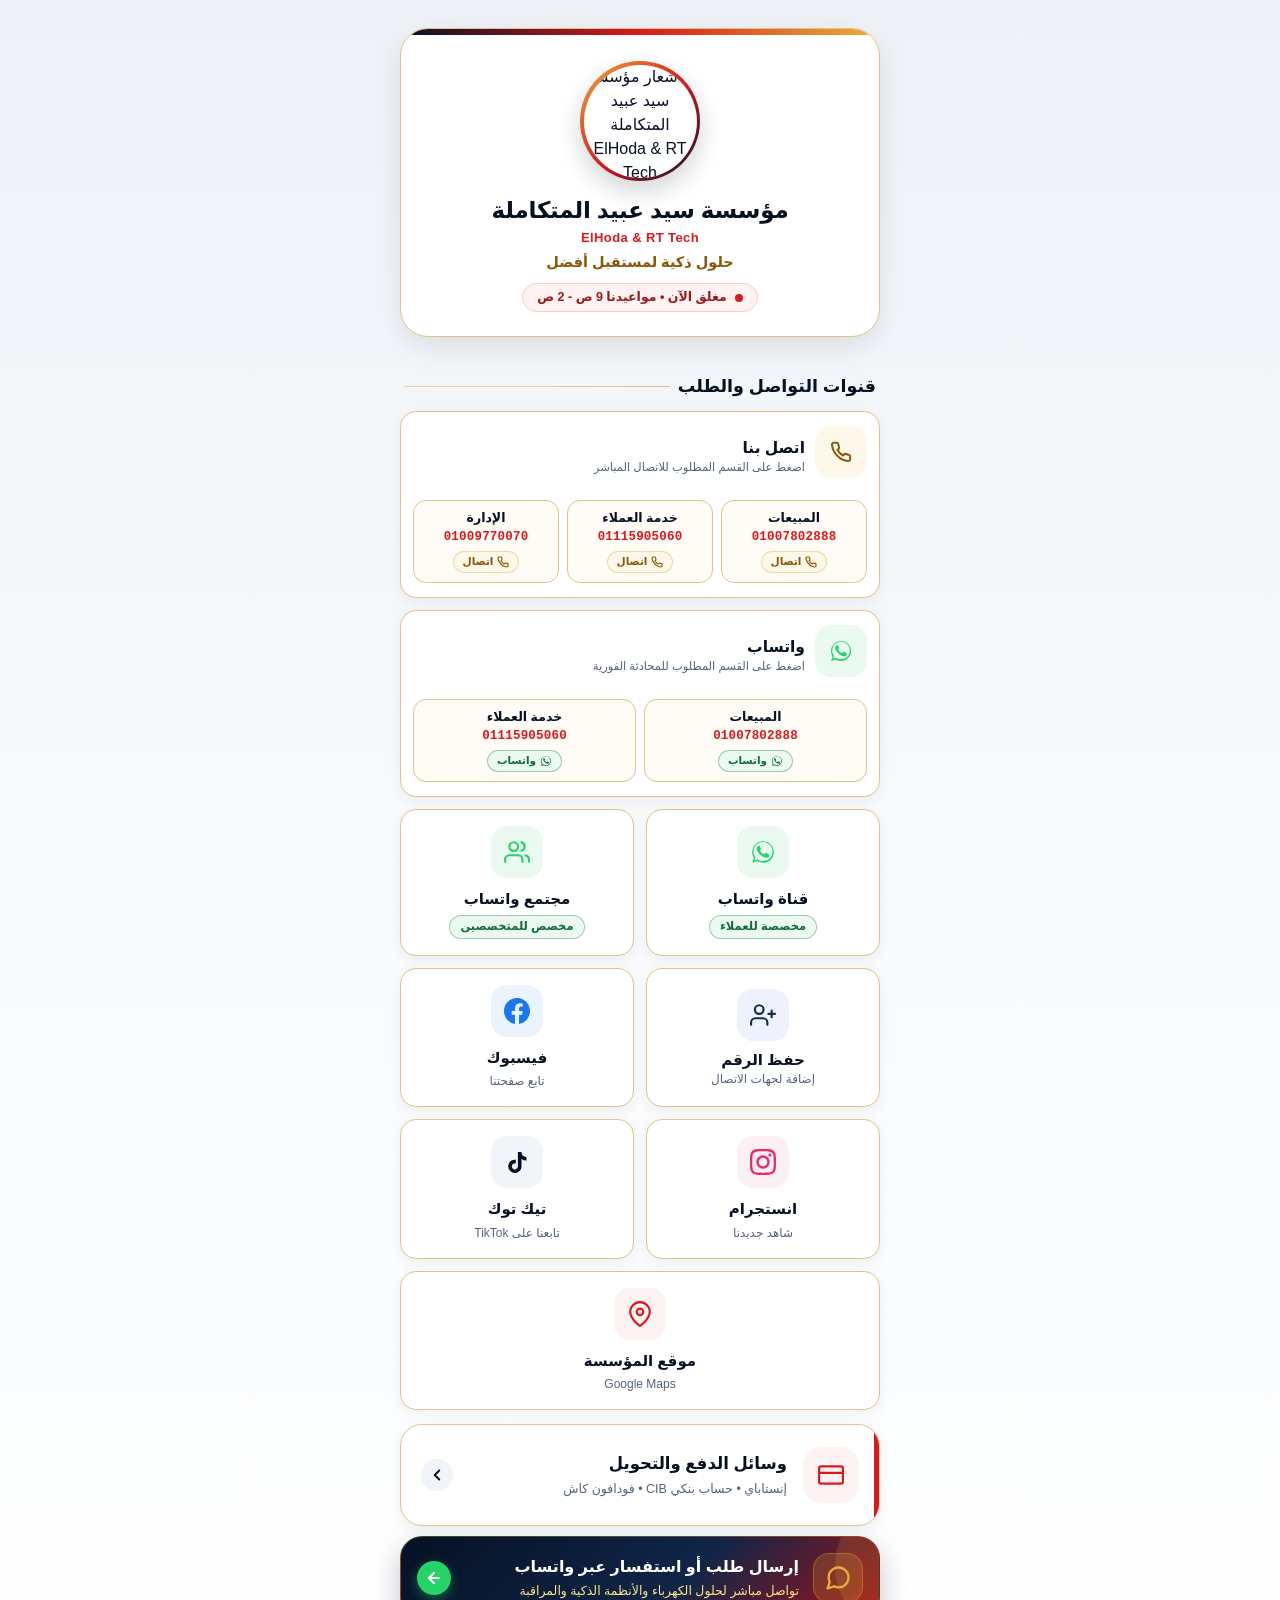
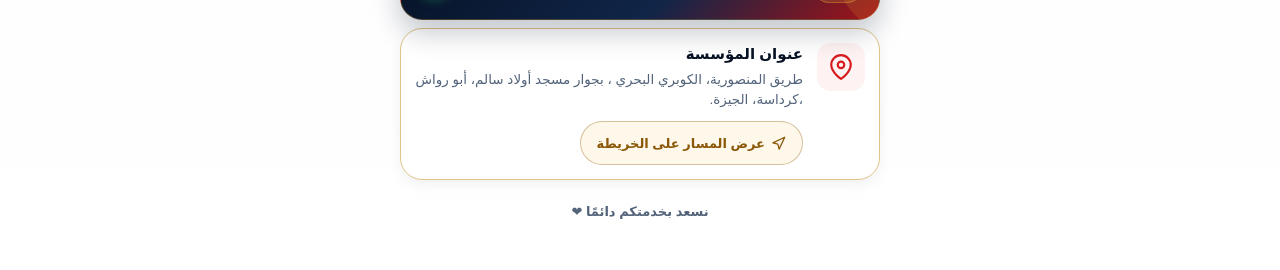
==== commit f7225233: "Fix synchronous preventDefault and accessible fallback for CIB InstaPay, refine reduced-motion CSS, " ====
--- a/contact.html
+++ b/contact.html
@@ -9,7 +9,7 @@
   <link rel="icon" type="image/png" sizes="64x64" href="client_assets/logo/favicon-64x64.png">
   <link rel="icon" type="image/png" sizes="32x32" href="client_assets/logo/favicon-32x32.png">
   <link rel="apple-touch-icon" sizes="180x180" href="client_assets/logo/apple-touch-icon.png">
-  <link rel="stylesheet" href="style.css?v=6.2">
+  <link rel="stylesheet" href="style.css?v=6.3">
 </head>
 <body class="contact-page">
 
@@ -276,10 +276,10 @@
   </footer>
 </main>
 
-<script src="settings.js?v=6.4"></script>
-<script src="analytics.js?v=6.0"></script>
-<script src="site-common.js?v=6.0"></script>
-<script src="contact.js?v=6.2"></script>
+<script src="settings.js?v=6.5"></script>
+<script src="analytics.js?v=6.1"></script>
+<script src="site-common.js?v=6.1"></script>
+<script src="contact.js?v=6.3"></script>
 
 </body>
 </html>
--- a/style.css
+++ b/style.css
@@ -57,25 +57,52 @@
 }
 
 @media (prefers-reduced-motion: reduce) {
-  *,
-  *::before,
-  *::after {
-    animation-duration: 0.01ms !important;
-    animation-iteration-count: 1 !important;
-    transition-duration: 0.01ms !important;
-    scroll-behavior: auto !important;
-  }
+  html {
+    scroll-behavior: auto;
+  }
+
+  /* إيقاف نبض النقطة المتحركة مع الحفاظ على ظهورها ولون الحالة */
   .pulse-dot {
-    animation: none !important;
-  }
+    animation: none;
+    box-shadow: none;
+  }
+
+  /* تعطيل التحريك الانتقالي للعناصر التفاعلية مع الحفاظ على تغير الألوان والحدود فورياً */
+  .logo-wrap,
+  .tile-icon-wrap,
+  .rx-banner,
+  .call-card,
+  .call-branch,
+  .tile,
+  .btn-directions,
+  .payment-card,
+  .btn,
+  .portal-card,
+  .portal-card::before,
+  .quick-btn,
+  .badge-status {
+    transition: none;
+  }
+
+  /* تعطيل تحريك البطاقات عند التمرير (hover) والتصغير عند الضغط (active) */
   .logo-wrap:hover,
   .tile:hover,
+  .tile:hover .tile-icon-wrap,
   .call-branch:hover,
   .portal-card:hover,
   .quick-btn:hover,
   .rx-banner:active,
+  .call-branch:active,
+  .tile:active,
   .btn:active {
-    transform: none !important;
+    transform: none;
+  }
+
+  /* تعطيل حركة انزلاق الـ toast مع الحفاظ على ظهوره واختفائه بشكل فوري وواضح */
+  .toast,
+  .toast.show {
+    transition: none;
+    transform: translateX(-50%);
   }
 }
 
@@ -818,6 +845,60 @@
   .btn-app:hover {
     background: var(--brand-navy-light);
   }
+}
+
+/* منطقة الإرشاد والبديل التفاعلي لفتح التطبيق أو المتجر */
+.payment-fallback {
+  margin-top: 12px;
+  padding: 12px 14px;
+  background: var(--brand-gold-light);
+  border: 1px solid rgba(138, 88, 6, 0.35);
+  border-radius: var(--radius-sm);
+  color: var(--brand-navy);
+}
+
+.payment-fallback[hidden] {
+  display: none !important;
+}
+
+.payment-fallback-text {
+  margin: 0 0 10px;
+  font-size: 13px;
+  font-weight: 700;
+  line-height: 1.5;
+  color: var(--brand-navy);
+}
+
+.payment-fallback-actions {
+  display: flex;
+  flex-wrap: wrap;
+  gap: 8px;
+}
+
+.btn-fallback-store {
+  flex: 1 1 140px;
+  min-height: 44px;
+  padding: 10px 14px;
+  border-radius: 10px;
+  background: var(--brand-navy);
+  color: #ffffff;
+  border: 1px solid var(--brand-navy);
+  font-size: 13px;
+  font-weight: 700;
+  text-decoration: none;
+  display: inline-flex;
+  align-items: center;
+  justify-content: center;
+  gap: 6px;
+}
+
+.btn-fallback-store:visited {
+  color: #ffffff;
+}
+
+.btn-fallback-store:hover {
+  background: var(--brand-navy-light);
+  border-color: var(--brand-navy-light);
 }
 
 /* بطاقة الإرشادات والتنبيه */
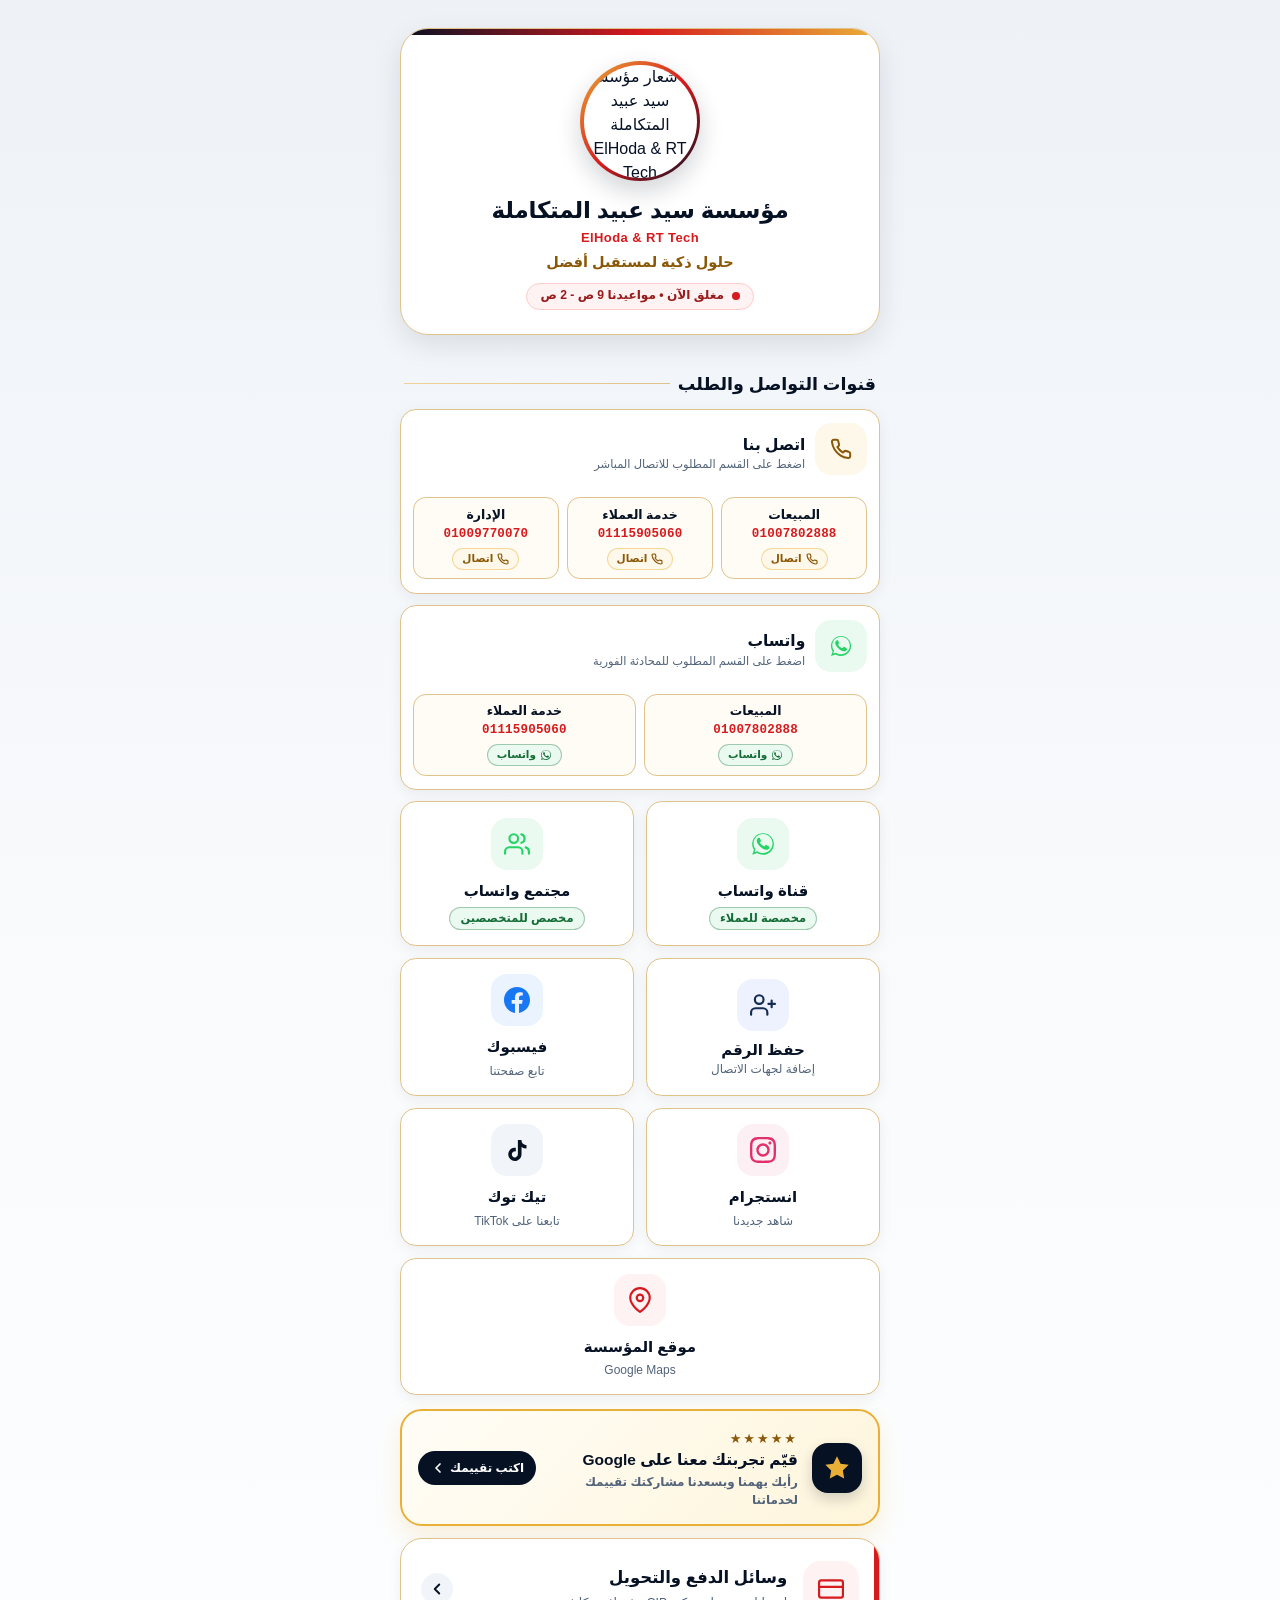
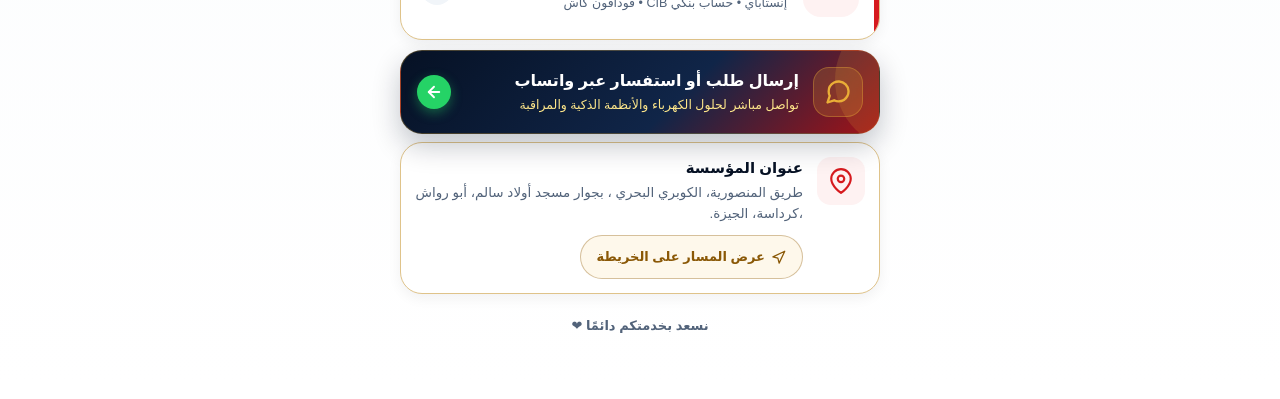
==== commit f0daea82: "Add prominent Google Review banner to contact and payment pages" ====
--- a/contact.html
+++ b/contact.html
@@ -9,7 +9,7 @@
   <link rel="icon" type="image/png" sizes="64x64" href="client_assets/logo/favicon-64x64.png">
   <link rel="icon" type="image/png" sizes="32x32" href="client_assets/logo/favicon-32x32.png">
   <link rel="apple-touch-icon" sizes="180x180" href="client_assets/logo/apple-touch-icon.png">
-  <link rel="stylesheet" href="style.css?v=6.3">
+  <link rel="stylesheet" href="style.css?v=6.4">
 </head>
 <body class="contact-page">
 
@@ -211,6 +211,26 @@
       </a>
     </div>
 
+    <!-- بطاقة تقييم جوجل المميزة (Google Review) -->
+    <a id="googleReviewBtn" class="review-banner" href="https://search.google.com/local/writereview?placeid=ChIJ86eVXsZEWBQRqdmi7RaqEBI" target="_blank" rel="noopener noreferrer" data-analytics-event="google_review_click">
+      <div class="review-icon" aria-hidden="true">
+        <svg aria-hidden="true" width="28" height="28" viewBox="0 0 24 24" fill="currentColor">
+          <path d="M12 2l3.09 6.26L22 9.27l-5 4.87 1.18 6.88L12 17.77l-6.18 3.25L7 14.14 2 9.27l6.91-1.01L12 2z"/>
+        </svg>
+      </div>
+      <div class="review-text">
+        <span class="review-stars" aria-hidden="true">★★★★★</span>
+        <span class="review-title">قيّم تجربتك معنا على Google</span>
+        <p>رأيك يهمنا ويسعدنا مشاركتك تقييمك لخدماتنا</p>
+      </div>
+      <div class="review-cta" aria-hidden="true">
+        <span>اكتب تقييمك</span>
+        <svg aria-hidden="true" width="16" height="16" viewBox="0 0 24 24" fill="none" stroke="currentColor" stroke-width="2.5" stroke-linecap="round" stroke-linejoin="round">
+          <polyline points="15 18 9 12 15 6"></polyline>
+        </svg>
+      </div>
+    </a>
+
     <!-- زر الانتقال لصفحة الدفع -->
     <a href="payment.html" class="portal-card payment-portal portal-card-flush" data-analytics-event="payment_page_click">
       <div class="portal-icon">
@@ -276,10 +296,10 @@
   </footer>
 </main>
 
-<script src="settings.js?v=6.5"></script>
+<script src="settings.js?v=6.6"></script>
 <script src="analytics.js?v=6.1"></script>
 <script src="site-common.js?v=6.1"></script>
-<script src="contact.js?v=6.3"></script>
+<script src="contact.js?v=6.4"></script>
 
 </body>
 </html>
--- a/style.css
+++ b/style.css
@@ -71,6 +71,7 @@
   .logo-wrap,
   .tile-icon-wrap,
   .rx-banner,
+  .review-banner,
   .call-card,
   .call-branch,
   .tile,
@@ -90,8 +91,10 @@
   .tile:hover .tile-icon-wrap,
   .call-branch:hover,
   .portal-card:hover,
+  .review-banner:hover,
   .quick-btn:hover,
   .rx-banner:active,
+  .review-banner:active,
   .call-branch:active,
   .tile:active,
   .btn:active {
@@ -338,6 +341,93 @@
   flex-shrink: 0;
   color: #fff;
   box-shadow: 0 4px 12px rgba(37, 211, 102, 0.4);
+}
+
+/* =========================================
+   بطاقة تقييم جوجل المميزة (Google Review Banner)
+   ========================================= */
+.review-banner {
+  background: linear-gradient(135deg, #fffdf7 0%, #fef5db 100%);
+  border: 2px solid var(--brand-gold);
+  border-radius: var(--radius-lg);
+  padding: 15px 16px;
+  margin: 12px 0;
+  display: flex;
+  align-items: center;
+  justify-content: space-between;
+  gap: 14px;
+  text-decoration: none;
+  color: var(--text-main);
+  box-shadow: 0 10px 24px rgba(234, 175, 55, 0.18);
+  transition: transform 0.22s ease, box-shadow 0.22s ease, border-color 0.22s ease;
+  position: relative;
+  overflow: hidden;
+}
+
+.review-banner:hover {
+  transform: translateY(-2px);
+  border-color: var(--brand-gold-dark);
+  box-shadow: 0 14px 28px rgba(234, 175, 55, 0.26);
+}
+
+.review-banner:active {
+  transform: scale(0.98);
+}
+
+.review-icon {
+  width: 50px;
+  height: 50px;
+  border-radius: 16px;
+  background: var(--brand-navy);
+  color: var(--brand-gold);
+  display: flex;
+  align-items: center;
+  justify-content: center;
+  flex-shrink: 0;
+  box-shadow: 0 6px 14px rgba(6, 17, 36, 0.18);
+}
+
+.review-text {
+  flex: 1;
+  min-width: 0;
+}
+
+.review-stars {
+  display: inline-block;
+  color: var(--brand-gold-dark);
+  font-size: 13px;
+  letter-spacing: 2px;
+  line-height: 1;
+  margin-bottom: 3px;
+}
+
+.review-title {
+  display: block;
+  font-size: 15.5px;
+  font-weight: 800;
+  color: var(--brand-navy);
+  line-height: 1.3;
+}
+
+.review-text p {
+  margin: 3px 0 0;
+  font-size: 12px;
+  color: var(--text-muted);
+  font-weight: 600;
+}
+
+.review-cta {
+  background: var(--brand-navy);
+  color: #ffffff;
+  border-radius: 20px;
+  padding: 8px 12px;
+  font-size: 12px;
+  font-weight: 700;
+  display: inline-flex;
+  align-items: center;
+  gap: 4px;
+  flex-shrink: 0;
+  white-space: nowrap;
 }
 
 /* =========================================
@@ -1167,6 +1257,31 @@
     border-radius: 13px;
     margin-bottom: 8px;
   }
+  .review-banner {
+    padding: 12px 10px;
+    gap: 10px;
+  }
+  .review-icon {
+    width: 42px;
+    height: 42px;
+    border-radius: 13px;
+  }
+  .review-title {
+    font-size: 13.5px;
+  }
+  .review-text p {
+    font-size: 11px;
+  }
+  .review-cta span {
+    display: none;
+  }
+  .review-cta {
+    width: 34px;
+    height: 34px;
+    padding: 0;
+    justify-content: center;
+    border-radius: 50%;
+  }
 }
 
 /* صفحة الدفع على الموبايل: إظهار وسائل الدفع من أول الشاشة */
